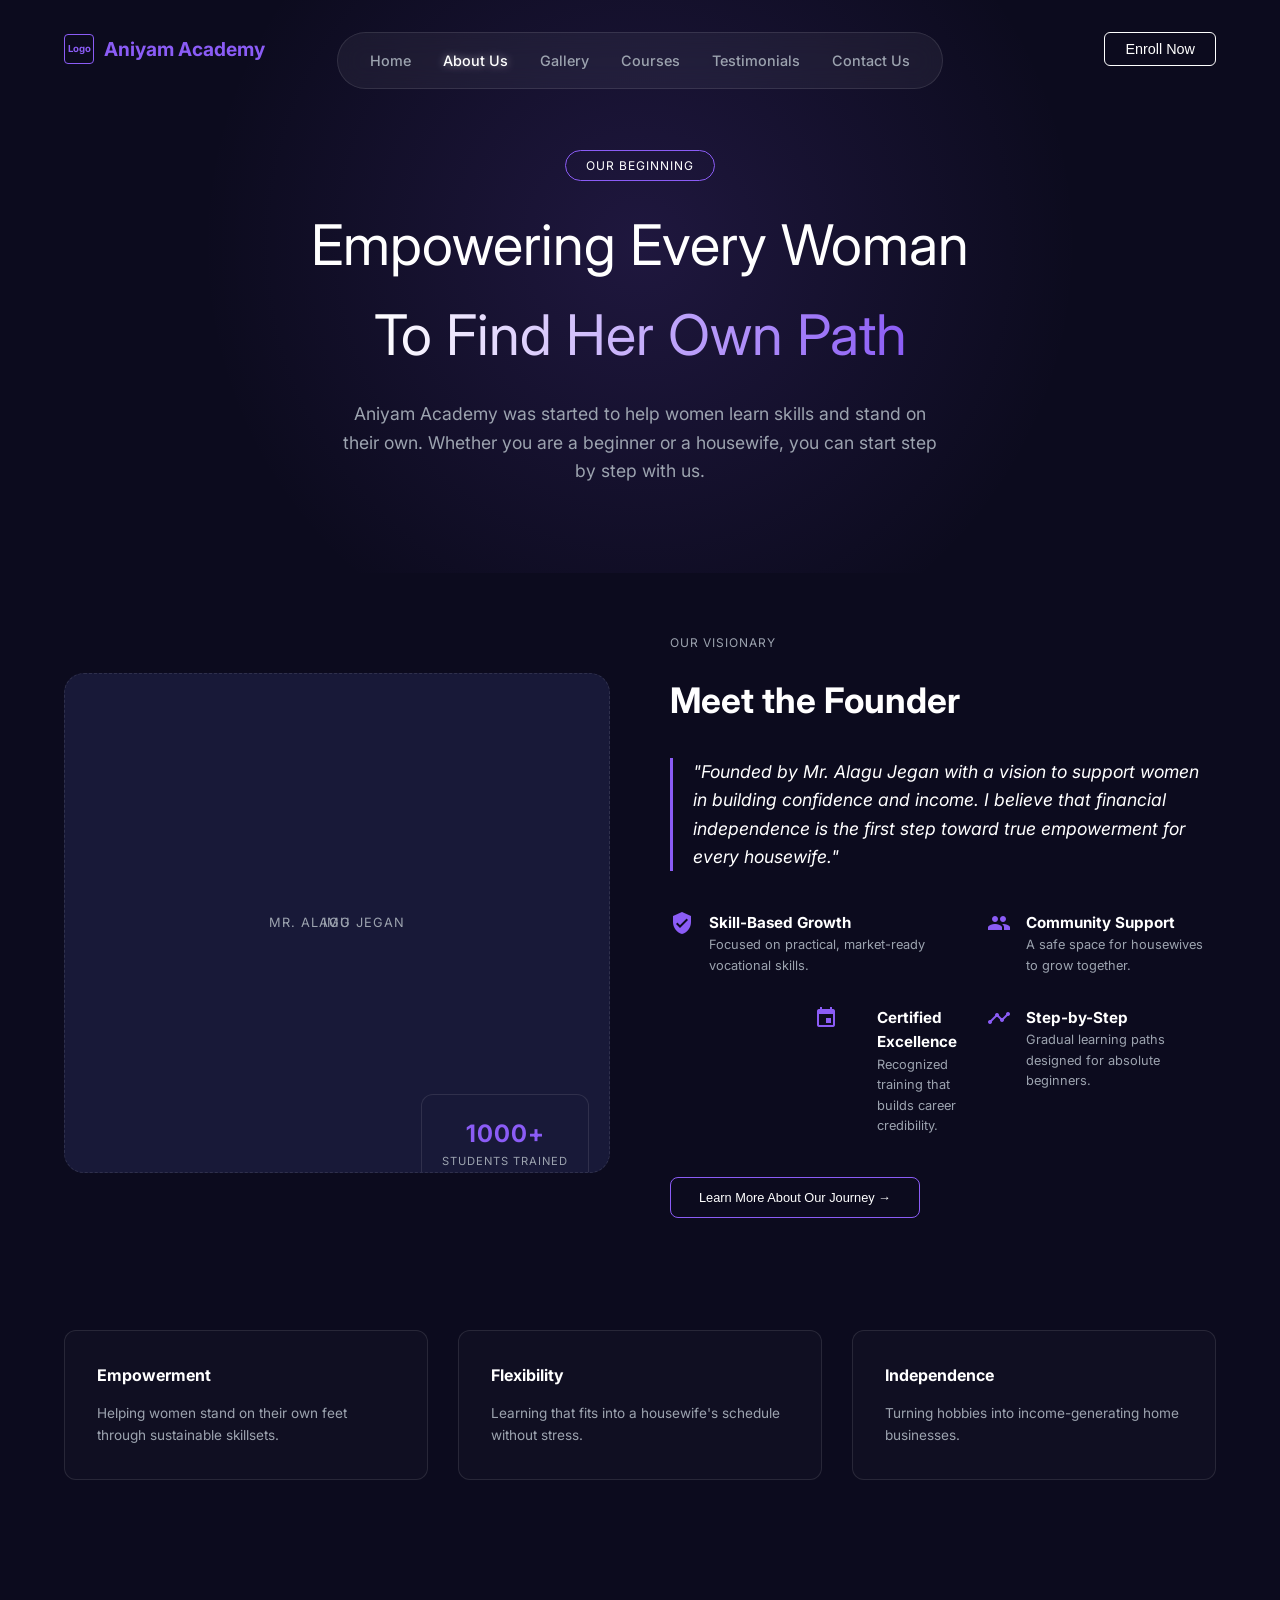
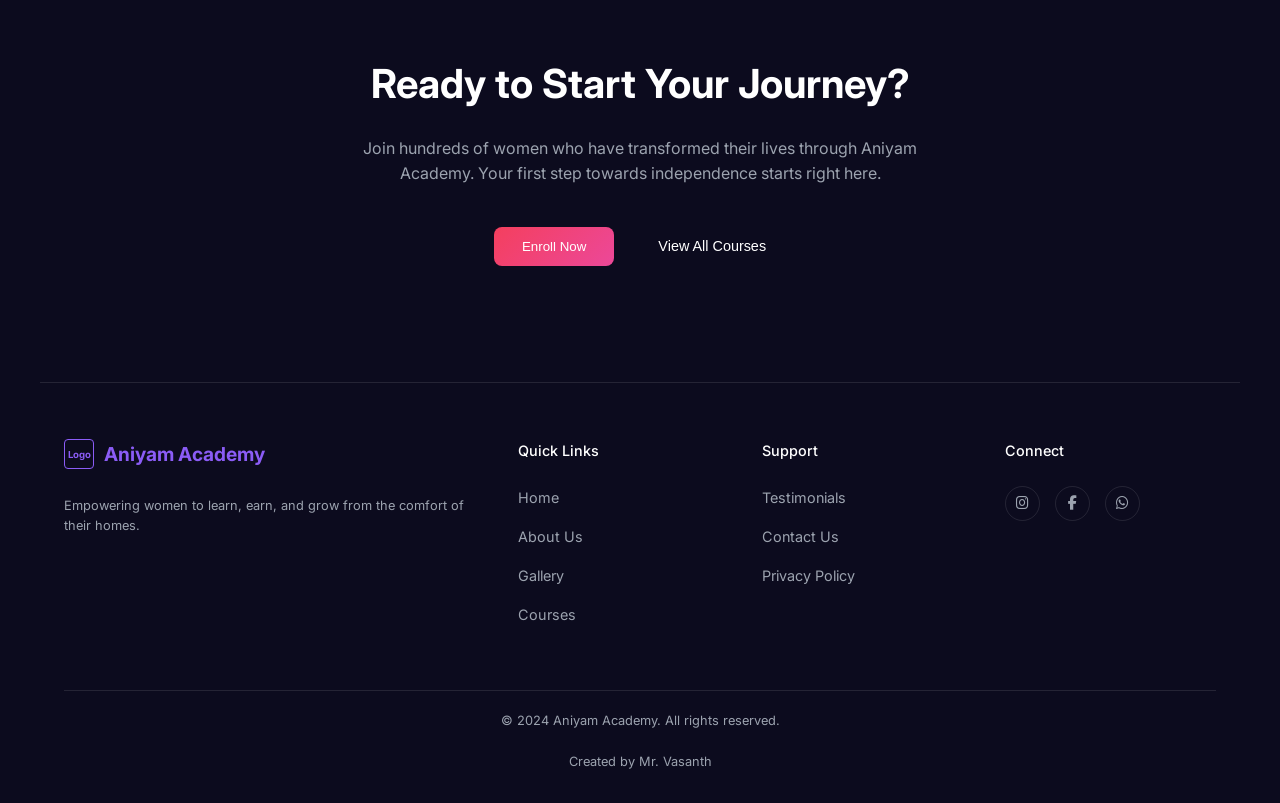
==== about.html @ f3ceb121 "initial commit" ====
<!DOCTYPE html>
<html lang="en">
<head>
    <meta charset="UTF-8">
    <meta name="viewport" content="width=device-width, initial-scale=1.0">
    <title>About Us - Aniyam Academy</title>
    <link rel="stylesheet" href="style.css">
    <link href="https://fonts.googleapis.com/icon?family=Material+Icons" rel="stylesheet">
    <style>
        .founder-section {
            display: grid;
            grid-template-columns: 1fr 1fr;
            gap: 60px;
            align-items: center;
        }
        .founder-img {
            height: 500px;
            border-radius: 20px;
        }
        .founder-quote {
            font-style: italic;
            font-size: 1.1rem;
            color: var(--text-main);
            border-left: 3px solid var(--accent-purple);
            padding-left: 20px;
            margin-bottom: 40px;
        }
        .features-grid {
            display: grid;
            grid-template-columns: 1fr 1fr;
            gap: 30px;
            margin-bottom: 40px;
        }
        .feature-item {
            display: flex;
            gap: 15px;
        }
        .feature-icon {
            color: var(--accent-purple);
        }
        .values-grid {
            display: grid;
            grid-template-columns: repeat(3, 1fr);
            gap: 30px;
        }
        
        @media (max-width: 900px) {
            .founder-section { grid-template-columns: 1fr; }
            .values-grid { grid-template-columns: 1fr; }
        }
    </style>
</head>
<body>

    <!-- Header Architecture -->
    <header class="global-header">
        <div class="logo-placeholder">
            <div class="logo-icon-box">Logo</div>
            <span>Aniyam Academy</span>
        </div>
        <button class="header-btn">Enroll Now</button>
    </header>

    <nav class="floating-nav">
        <a href="index.html" class="nav-link">Home</a>
        <a href="about.html" class="nav-link">About Us</a>
        <a href="gallery.html" class="nav-link">Gallery</a>
        <a href="courses.html" class="nav-link">Courses</a>
        <a href="testimonials.html" class="nav-link">Testimonials</a>
        <a href="contact.html" class="nav-link">Contact Us</a>
    </nav>

    <!-- Hero Section -->
    <section class="hero-bg px-container" style="padding-top: 150px; text-align: center;">
        <div class="container reveal">
            <span class="section-tag" style="padding: 5px 20px;">Our Beginning</span>
            <h1 class="hero-title" style="margin-bottom: 20px;">Empowering Every Woman<br><span class="text-gradient">To Find Her Own Path</span></h1>
            <p class="hero-subtitle">Aniyam Academy was started to help women learn skills and stand on their own. Whether you are a beginner or a housewife, you can start step by step with us.</p>
        </div>
    </section>

    <!-- Meet Founder -->
    <section class="container reveal">
        <div class="founder-section">
            <div class="img-placeholder founder-img">
                MR. ALAGU JEGAN
                <div class="card" style="position: absolute; bottom: -20px; right: 20px; padding: 20px; text-align: center; border-color: rgba(255,255,255,0.1);">
                    <h3 style="color: var(--accent-purple); font-size: 1.5rem;">1000+</h3>
                    <p style="font-size: 0.7rem; color: var(--text-muted);">STUDENTS TRAINED</p>
                </div>
            </div>
            <div>
                <span class="section-tag" style="border: none; color: var(--text-muted); padding: 0;">OUR VISIONARY</span>
                <h2 style="font-size: 2.2rem; margin-bottom: 30px;">Meet the Founder</h2>
                
                <p class="founder-quote">"Founded by Mr. Alagu Jegan with a vision to support women in building confidence and income. I believe that financial independence is the first step toward true empowerment for every housewife."</p>

                <div class="features-grid">
                    <div class="feature-item">
                        <span class="material-icons feature-icon">verified_user</span>
                        <div>
                            <h4 style="font-size: 0.95rem;">Skill-Based Growth</h4>
                            <p style="font-size: 0.8rem; color: var(--text-muted);">Focused on practical, market-ready vocational skills.</p>
                        </div>
                    </div>
                    <div class="feature-item">
                        <span class="material-icons feature-icon">group</span>
                        <div>
                            <h4 style="font-size: 0.95rem;">Community Support</h4>
                            <p style="font-size: 0.8rem; color: var(--text-muted);">A safe space for housewives to grow together.</p>
                        </div>
                    </div>
                    <div class="feature-item">
                        <span class="material-icons feature-icon">emoji_events</span>
                        <div>
                            <h4 style="font-size: 0.95rem;">Certified Excellence</h4>
                            <p style="font-size: 0.8rem; color: var(--text-muted);">Recognized training that builds career credibility.</p>
                        </div>
                    </div>
                    <div class="feature-item">
                        <span class="material-icons feature-icon">timeline</span>
                        <div>
                            <h4 style="font-size: 0.95rem;">Step-by-Step</h4>
                            <p style="font-size: 0.8rem; color: var(--text-muted);">Gradual learning paths designed for absolute beginners.</p>
                        </div>
                    </div>
                </div>

                <button class="btn-secondary" style="font-size: 0.8rem;">Learn More About Our Journey &rarr;</button>
            </div>
        </div>
    </section>

    <!-- Values -->
    <section class="container reveal">
        <div class="values-grid">
            <div class="card" style="background: rgba(255,255,255,0.02); display: flex; flex-direction: column; gap: 15px;">
                <h4>Empowerment</h4>
                <p style="font-size: 0.85rem; color: var(--text-muted);">Helping women stand on their own feet through sustainable skillsets.</p>
            </div>
            <div class="card" style="background: rgba(255,255,255,0.02); display: flex; flex-direction: column; gap: 15px;">
                <h4>Flexibility</h4>
                <p style="font-size: 0.85rem; color: var(--text-muted);">Learning that fits into a housewife's schedule without stress.</p>
            </div>
            <div class="card" style="background: rgba(255,255,255,0.02); display: flex; flex-direction: column; gap: 15px;">
                <h4>Independence</h4>
                <p style="font-size: 0.85rem; color: var(--text-muted);">Turning hobbies into income-generating home businesses.</p>
            </div>
        </div>
    </section>

    <!-- CTA Section -->
    <section class="container reveal">
        <div style="text-align: center; padding: 60px 0;">
            <h2 style="font-size: 2.5rem; margin-bottom: 20px;">Ready to Start Your Journey?</h2>
            <p style="color: var(--text-muted); max-width: 600px; margin: 0 auto 40px;">Join hundreds of women who have transformed their lives through Aniyam Academy. Your first step towards independence starts right here.</p>
            <div class="flex-center">
                <button class="btn-primary">Enroll Now</button>
                <button class="header-btn" style="border: none;">View All Courses</button>
            </div>
        </div>
    </section>

    <!-- Footer -->
    <footer class="container">
        <!-- Exactly the same footer as index -->
        <div class="footer-grid">
            <div class="footer-logo">
                <div class="logo-placeholder" style="color: var(--accent-purple);">
                    <div class="logo-icon-box" style="border-color: var(--accent-purple);">Logo</div>
                    <span>Aniyam Academy</span>
                </div>
                <p style="color: var(--text-muted); font-size: 0.8rem; margin-top: 10px;">Empowering women to learn, earn, and grow from the comfort of their homes.</p>
            </div>
            <div class="footer-col">
                <h4>Quick Links</h4>
                <ul>
                    <li><a href="index.html">Home</a></li>
                    <li><a href="about.html">About Us</a></li>
                    <li><a href="gallery.html">Gallery</a></li>
                    <li><a href="courses.html">Courses</a></li>
                </ul>
            </div>
            <div class="footer-col">
                <h4>Support</h4>
                <ul>
                    <li><a href="testimonials.html">Testimonials</a></li>
                    <li><a href="contact.html">Contact Us</a></li>
                    <li><a href="#">Privacy Policy</a></li>
                </ul>
            </div>
            <div class="footer-col">
                <h4>Connect</h4>
                <div class="social-icons">
                    <a href="#" class="social-icon"><span class="material-icons" style="font-size: 1rem;">camera_alt</span></a>
                    <a href="#" class="social-icon"><span class="material-icons" style="font-size: 1rem;">play_arrow</span></a>
                    <a href="#" class="social-icon"><span class="material-icons" style="font-size: 1rem;">thumb_up</span></a>
                </div>
            </div>
        </div>
        <div class="footer-bottom">
            &copy; 2024 Aniyam Academy. All rights reserved. <br><br>
            Created by Mr. Vasanth
        </div>
    </footer>

    <script src="script.js"></script>
</body>
</html>
---- style.css ----
@import url('https://fonts.googleapis.com/css2?family=Inter:wght@300;400;500;600;700&display=swap');

:root {
  --bg-color: #0c0b1e;
  --bg-card: #181938;
  --text-main: #ffffff;
  --text-muted: #9ca3af;
  --accent-pink: #ec4899;
  --accent-purple: #8b5cf6;
  --glass-bg: rgba(255, 255, 255, 0.05);
  --glass-border: rgba(255, 255, 255, 0.1);
}

* {
  margin: 0;
  padding: 0;
  box-sizing: border-box;
}

body {
  font-family: 'Inter', sans-serif;
  background-color: var(--bg-color);
  color: var(--text-main);
  line-height: 1.6;
  overflow-x: hidden;
}

a {
  text-decoration: none;
  color: inherit;
  transition: all 0.3s ease;
}

/* --- Layout Defaults --- */
.container {
  width: 100%;
  max-width: 1200px;
  margin: 0 auto;
  padding-left: 24px;
  padding-right: 24px;
}

section {
  padding: 56px 0;
}

/* --- Global Header (Logo & Enroll Button) --- */
.global-header {
  position: absolute;
  top: 0;
  left: 0;
  right: 0;
  width: 100%;
  max-width: 1200px;
  margin: 0 auto;
  padding: 32px 24px;
  display: flex;
  justify-content: space-between;
  align-items: center;
  z-index: 100;
  pointer-events: none; /* Let clicks pass through empty space */
}

.logo-placeholder {
  pointer-events: auto;
  display: flex;
  align-items: center;
  gap: 10px;
  font-weight: 700;
  font-size: 1.2rem;
  color: var(--accent-purple);
}

.logo-icon-box {
  width: 30px;
  height: 30px;
  border: 1px solid var(--accent-purple);
  display: flex;
  align-items: center;
  justify-content: center;
  font-size: 0.6rem;
  border-radius: 4px;
}

.header-btn {
  pointer-events: auto;
  border: 1px solid #ffffff; /* Make button more visible with clear white border */
  padding: 8px 20px;
  border-radius: 6px;
  font-size: 0.9rem;
  cursor: pointer;
  background: transparent;
  color: var(--text-main);
  transition: all 0.3s ease;
}

.header-btn:hover {
  background: rgba(255, 255, 255, 0.1);
  transform: scale(1.05);
  box-shadow: 0 0 15px rgba(255, 255, 255, 0.6); /* White glow effect */
}

/* --- Floating Navbar & Hamburger --- */
.hamburger-btn { display: none; }
.floating-nav {
  position: fixed;
  top: 32px;
  left: 50%;
  transform: translateX(-50%);
  background: var(--glass-bg);
  backdrop-filter: blur(12px);
  -webkit-backdrop-filter: blur(12px);
  border: 1px solid var(--glass-border);
  padding: 16px 32px;
  border-radius: 50px;
  display: flex;
  gap: 32px;
  z-index: 1000;
}

.nav-link {
  font-size: 0.9rem;
  font-weight: 500;
  color: var(--text-muted);
}

.nav-link:hover, .nav-link.active {
  color: var(--text-main);
  text-shadow: 0 0 8px rgba(255, 255, 255, 0.5);
}

/* --- Typography --- */
.hero-title {
  font-size: 3.5rem;
  font-weight: 400;
  text-align: center;
  margin-bottom: 32px;
}

.hero-subtitle {
  font-size: 1.1rem;
  color: var(--text-muted);
  text-align: center;
  max-width: 600px;
  margin: 0 auto 32px;
}

.section-tag {
  display: inline-block;
  padding: 5px 15px;
  background: transparent;
  border: 1px solid var(--accent-purple);
  color: var(--text-main);
  font-size: 0.75rem;
  border-radius: 20px;
  margin-bottom: 20px;
  text-transform: uppercase;
  letter-spacing: 1px;
}

.text-gradient {
  background: linear-gradient(to right, var(--text-main), var(--accent-purple));
  -webkit-background-clip: text;
  -webkit-text-fill-color: transparent;
}

.text-gradient-pink {
  background: linear-gradient(to right, var(--text-main), var(--accent-pink));
  -webkit-background-clip: text;
  -webkit-text-fill-color: transparent;
}

/* --- Buttons --- */
.btn-primary {
  background: linear-gradient(135deg, #f43f5e, #ec4899);
  color: white;
  padding: 12px 28px;
  border-radius: 8px;
  border: none;
  font-weight: 500;
  cursor: pointer;
  display: inline-block;
  transition: all 0.3s ease;
}

.btn-primary:hover {
  transform: translateY(-2px) scale(1.02);
  box-shadow: 0 10px 20px rgba(236, 72, 153, 0.3);
}

.btn-secondary {
  background: transparent;
  color: white;
  padding: 12px 28px;
  border-radius: 8px;
  border: 1px solid var(--accent-purple);
  font-weight: 500;
  cursor: pointer;
  display: inline-block;
  transition: all 0.3s ease;
}

.btn-secondary:hover {
  background: rgba(139, 92, 246, 0.1);
  transform: translateY(-2px);
}

/* --- Custom Image Placeholders --- */
.img-placeholder {
  background: var(--bg-card);
  border: 1px dashed var(--glass-border);
  display: flex;
  align-items: center;
  justify-content: center;
  color: var(--text-muted);
  font-size: 0.8rem;
  text-transform: uppercase;
  letter-spacing: 1px;
  border-radius: 12px;
  overflow: hidden;
  position: relative;
}

.img-placeholder::after {
  content: "img";
  position: absolute;
}

/* --- Utilities & Specific Components --- */
.flex-center {
  display: flex;
  justify-content: center;
  align-items: center;
  gap: 24px;
}

.card {
  background: var(--bg-card);
  border: 1px solid var(--glass-border);
  border-radius: 12px;
  padding: 32px;
  transition: all 0.3s ease;
}

.card:hover {
  transform: translateY(-5px);
  box-shadow: 0 16px 32px rgba(0, 0, 0, 0.3);
  border-color: rgba(255, 255, 255, 0.2);
}

.stats-container {
  display: flex;
  justify-content: center;
  gap: 64px;
  margin-top: 48px;
  text-align: center;
}

.stat-number {
  font-size: 2.5rem;
  font-weight: 500;
  color: var(--text-main);
  display: block;
}

.stat-label {
  font-size: 0.8rem;
  color: var(--text-muted);
  text-transform: uppercase;
  letter-spacing: 1px;
}

/* --- Hero Background Gradient --- */
.hero-bg {
  position: relative;
  overflow: hidden;
}

.hero-bg::before {
  content: '';
  position: absolute;
  top: -20%;
  left: 50%;
  transform: translateX(-50%);
  width: 80%;
  height: 80vh;
  background: radial-gradient(circle, rgba(139, 92, 246, 0.15) 0%, rgba(12, 11, 30, 0) 70%);
  z-index: -1;
}

/* --- CTA Banner Footer --- */
.cta-banner {
  background: linear-gradient(135deg, rgba(88, 28, 135, 1) 0%, rgba(157, 23, 77, 1) 100%);
  padding: 80px 0;
  text-align: center;
  border-radius: 20px;
  margin: 60px 0;
}

.cta-banner h2 {
  font-size: 2.5rem;
  font-weight: 400;
  margin-bottom: 15px;
}

.cta-banner p {
  margin-bottom: 30px;
  color: rgba(255, 255, 255, 0.8);
}

/* --- Footer --- */
footer {
  margin-top: 56px;
  border-top: 1px solid var(--glass-border);
  padding: 56px 0 30px;
  font-size: 0.9rem;
}

.footer-grid {
  display: grid;
  grid-template-columns: 2fr 1fr 1fr 1fr;
  gap: 32px;
  margin-bottom: 48px;
}

.footer-logo {
  display: flex;
  flex-direction: column;
  gap: 16px;
}

.footer-col h4 {
  font-weight: 500;
  margin-bottom: 24px;
  color: var(--text-main);
}

.footer-col ul {
  list-style: none;
}

.footer-col ul li {
  margin-bottom: 16px;
}

.footer-col ul li a {
  color: var(--text-muted);
}

.footer-col ul li a:hover {
  color: var(--text-main);
}

.social-icons {
  display: flex;
  gap: 15px;
}

.social-icon {
  width: 35px;
  height: 35px;
  border-radius: 50%;
  border: 1px solid var(--glass-border);
  display: flex;
  align-items: center;
  justify-content: center;
  color: var(--text-muted);
  transition: all 0.3s;
}

.social-icon:hover {
  background: var(--accent-purple);
  color: white;
  border-color: var(--accent-purple);
}

.footer-bottom {
  text-align: center;
  padding-top: 20px;
  border-top: 1px solid var(--glass-border);
  color: var(--text-muted);
  font-size: 0.8rem;
}

/* --- Animations --- */
.reveal {
  opacity: 0;
  transform: translateY(30px);
  transition: all 0.8s ease;
}

.reveal.active {
  opacity: 1;
  transform: translateY(0);
}

/* Badge specific */
.badge {
  display: inline-flex;
  align-items: center;
  gap: 5px;
  background: var(--bg-color);
  border: 1px solid var(--accent-purple);
  padding: 4px 12px;
  border-radius: 6px;
  font-size: 0.75rem;
  color: var(--accent-purple);
  margin-bottom: 15px;
  font-weight: 500;
}

.badge.fill {
  background: var(--accent-purple);
  color: white;
}

/* Forms */
input, textarea {
  width: 100%;
  padding: 15px;
  background: rgba(0, 0, 0, 0.2);
  border: 1px solid var(--glass-border);
  border-radius: 8px;
  color: white;
  font-family: inherit;
  margin-bottom: 20px;
  transition: all 0.3s;
}

input:focus, textarea:focus {
  outline: none;
  border-color: var(--accent-purple);
  background: rgba(0, 0, 0, 0.4);
}

label {
  display: block;
  font-size: 0.85rem;
  color: var(--text-muted);
  margin-bottom: 8px;
}

/* --- Responsive --- */
@media (max-width: 900px) {
  .hero-title { font-size: 2.5rem; }
  .footer-grid { grid-template-columns: 1fr 1fr; }
  .stats-container { flex-wrap: wrap; gap: 30px; }
}

@media (max-width: 600px) {
  .hero-title { font-size: 2rem; }
  .floating-nav { 
    display: none;
    flex-direction: column;
    top: 90px; 
    bottom: auto; 
    width: calc(100% - 48px); 
    justify-content: center; 
    padding: 24px;
    gap: 20px;
  }
  .floating-nav.open {
    display: flex;
  }
  .nav-link { font-size: 0.8rem; }
  .global-header { padding: 24px; } /* more space top */
  .hamburger-btn { display: block; color: var(--text-main); font-size: 2rem; cursor: pointer; pointer-events: auto; }
  .header-btn { display: none; }
  .footer-grid { grid-template-columns: 1fr; gap: 48px; }
  .cta-banner { padding: 48px 24px; }
  .cta-banner h2 { font-size: 1.8rem; }
  .flex-center { flex-direction: column; gap: 16px; }
}
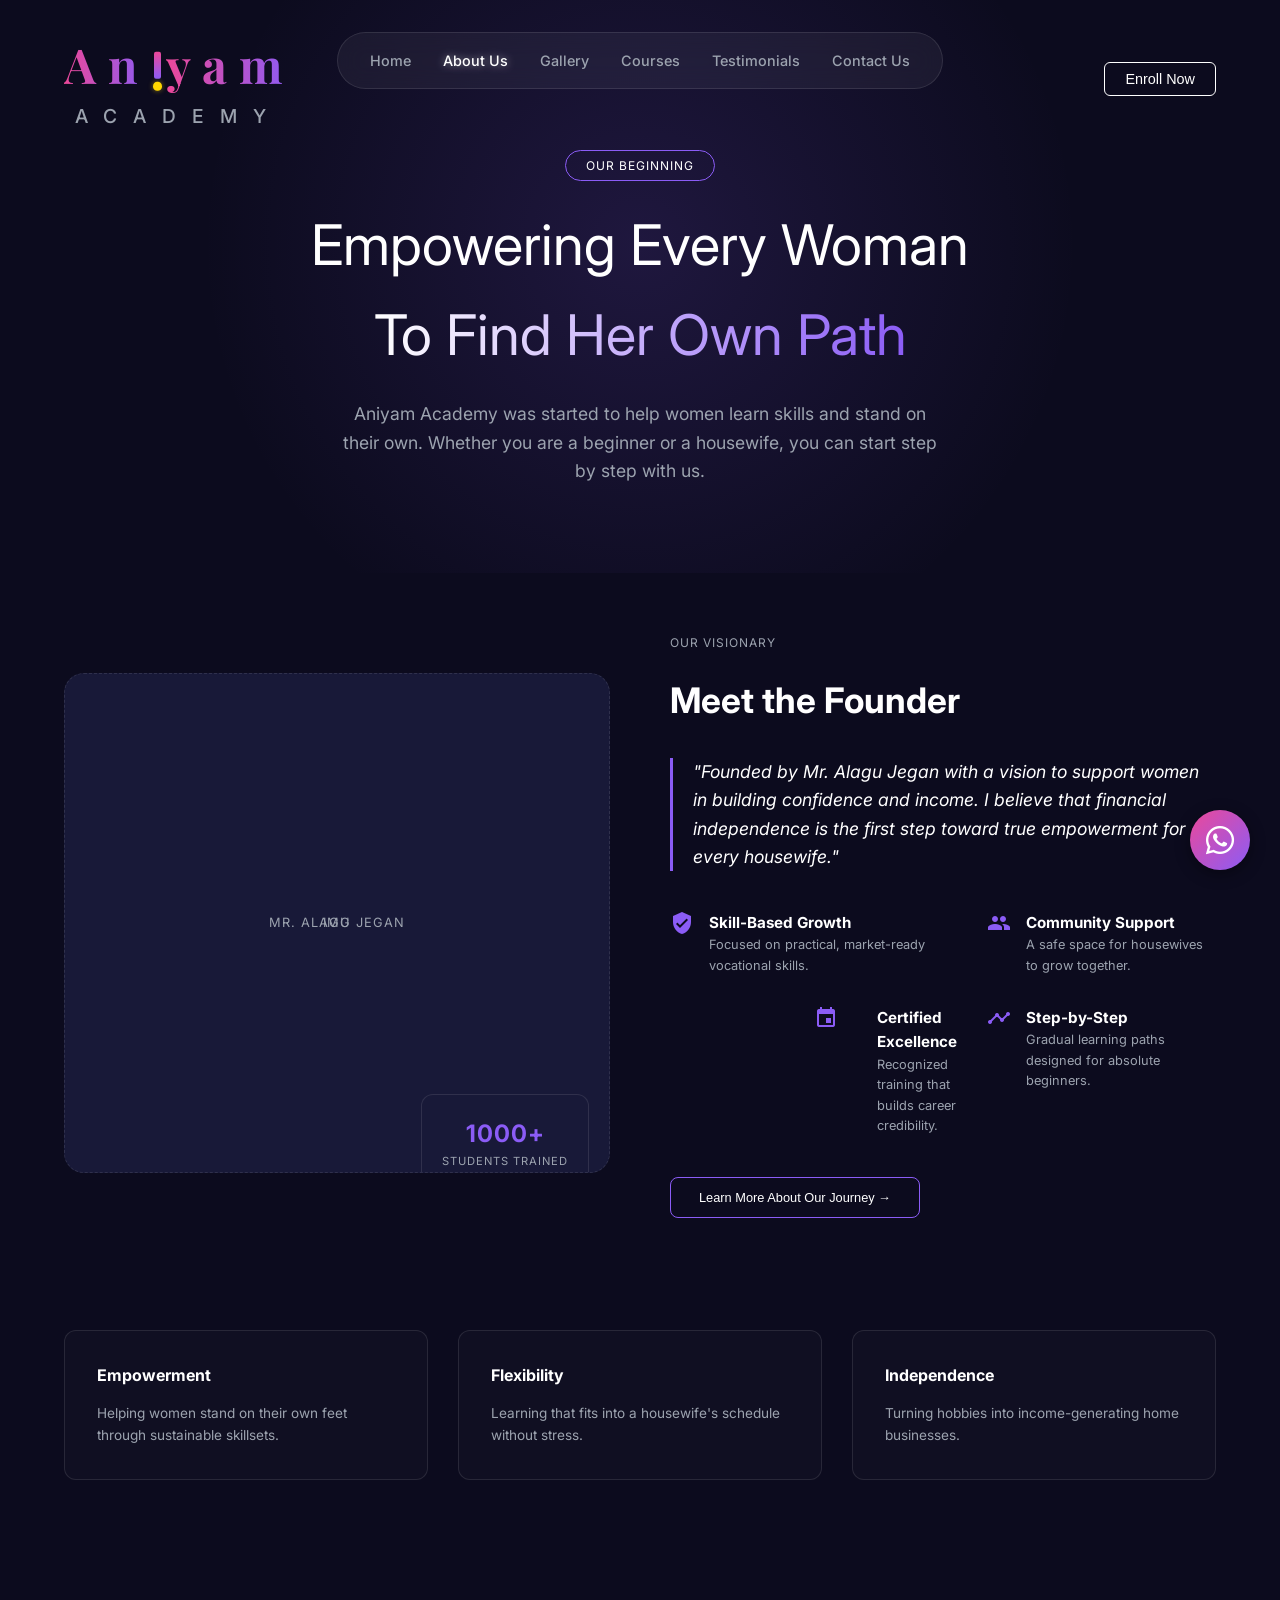
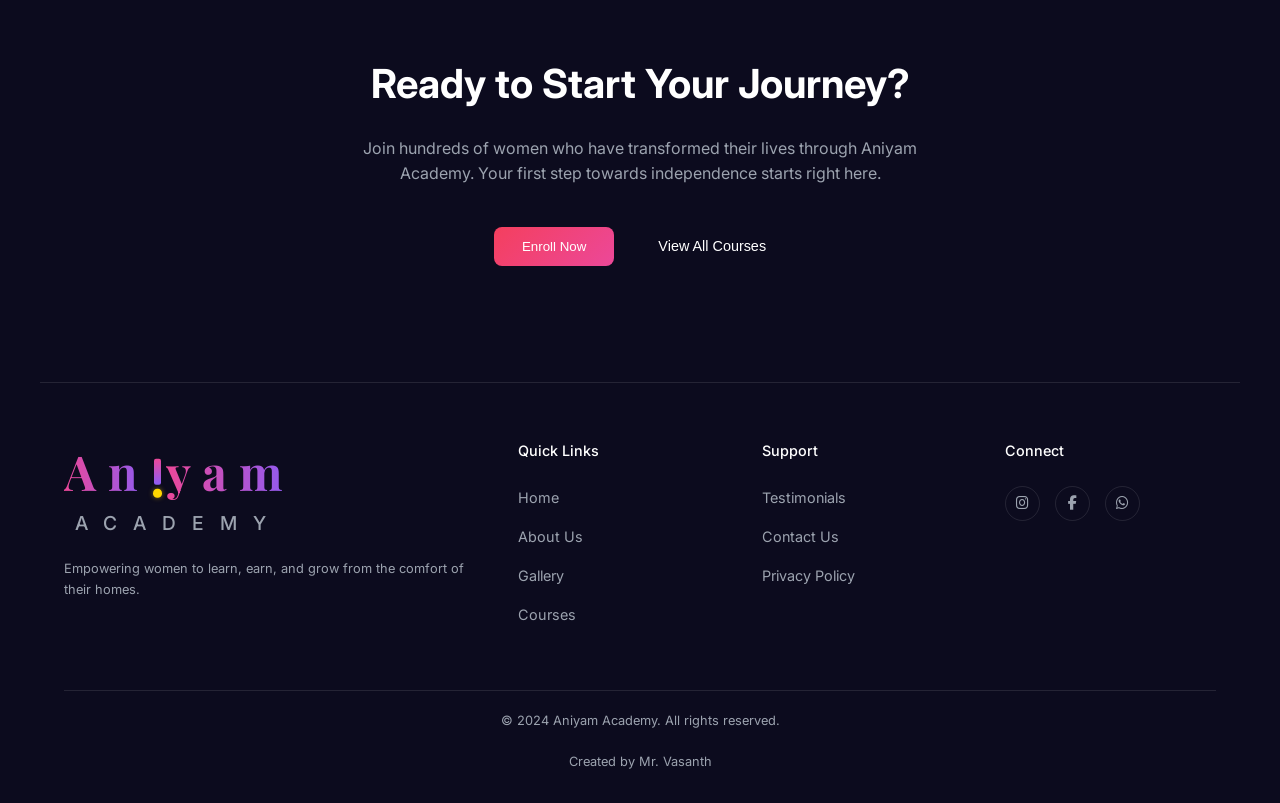
==== commit db770bb0: "logo updated" ====
--- a/about.html
+++ b/about.html
@@ -55,8 +55,17 @@
     <!-- Header Architecture -->
     <header class="global-header">
         <div class="logo-placeholder">
-            <div class="logo-icon-box">Logo</div>
-            <span>Aniyam Academy</span>
+            <div class="custom-logo">
+    <div class="custom-logo-top">
+        <span class="cl-text">An</span>
+        <span class="custom-i-container">
+            <span class="custom-i-stem"></span>
+            <span class="custom-i-dot"></span>
+        </span>
+        <span class="cl-text">yam</span>
+    </div>
+    <div class="custom-logo-bottom">Academy</div>
+</div>
         </div>
         <button class="header-btn">Enroll Now</button>
     </header>
@@ -167,8 +176,17 @@
         <div class="footer-grid">
             <div class="footer-logo">
                 <div class="logo-placeholder" style="color: var(--accent-purple);">
-                    <div class="logo-icon-box" style="border-color: var(--accent-purple);">Logo</div>
-                    <span>Aniyam Academy</span>
+                    <div class="custom-logo">
+    <div class="custom-logo-top">
+        <span class="cl-text">An</span>
+        <span class="custom-i-container">
+            <span class="custom-i-stem"></span>
+            <span class="custom-i-dot"></span>
+        </span>
+        <span class="cl-text">yam</span>
+    </div>
+    <div class="custom-logo-bottom">Academy</div>
+</div>
                 </div>
                 <p style="color: var(--text-muted); font-size: 0.8rem; margin-top: 10px;">Empowering women to learn, earn, and grow from the comfort of their homes.</p>
             </div>
--- a/style.css
+++ b/style.css
@@ -1,4 +1,4 @@
-@import url('https://fonts.googleapis.com/css2?family=Inter:wght@300;400;500;600;700&display=swap');
+@import url('https://fonts.googleapis.com/css2?family=Inter:wght@300;400;500;600;700&family=Playfair+Display:ital,wght@0,400;0,700;1,400&display=swap');
 
 :root {
   --bg-color: #0c0b1e;
@@ -450,19 +450,25 @@
 @media (max-width: 600px) {
   .hero-title { font-size: 2rem; }
   .floating-nav { 
-    display: none;
+    display: flex;
     flex-direction: column;
     top: 90px; 
     bottom: auto; 
     width: calc(100% - 48px); 
     justify-content: center; 
     padding: 24px;
-    gap: 20px;
+    gap: 30px;
+    opacity: 0;
+    visibility: hidden;
+    transform: translateY(-20px);
+    transition: all 0.4s ease;
   }
   .floating-nav.open {
-    display: flex;
+    opacity: 1;
+    visibility: visible;
+    transform: translateY(0);
   }
-  .nav-link { font-size: 0.8rem; }
+  .nav-link { font-size: 1.2rem; display: block; text-align: center; }
   .global-header { padding: 24px; } /* more space top */
   .hamburger-btn { display: block; color: var(--text-main); font-size: 2rem; cursor: pointer; pointer-events: auto; }
   .header-btn { display: none; }
@@ -471,3 +477,74 @@
   .cta-banner h2 { font-size: 1.8rem; }
   .flex-center { flex-direction: column; gap: 16px; }
 }
+
+/* --- Custom Text Logo --- */
+.custom-logo {
+  display: flex;
+  flex-direction: column;
+  align-items: center;
+  line-height: 1;
+}
+.custom-logo-top {
+  font-family: 'Playfair Display', serif;
+  font-size: 3rem;
+  font-weight: 700;
+  display: flex;
+  align-items: center;
+  letter-spacing: 12px;
+}
+.cl-text {
+  background: linear-gradient(to right, var(--accent-pink), var(--accent-purple));
+  -webkit-background-clip: text;
+  -webkit-text-fill-color: transparent;
+  color: transparent;
+  padding-bottom: 0.15em;
+  line-height: normal;
+}
+.custom-i-container {
+  display: inline-flex;
+  flex-direction: column;
+  align-items: center;
+  justify-content: center;
+  height: 1em;
+  margin: 0 4px;
+  transform: translateY(0.08em);
+}
+.custom-i-stem {
+  width: 0.15em;
+  height: 0.55em;
+  background: linear-gradient(to bottom, var(--accent-pink), var(--accent-purple));
+  border-radius: 2px;
+}
+.custom-i-dot {
+  width: 0.18em;
+  height: 0.18em;
+  background-color: #ffd700;
+  border-radius: 50%;
+  margin-top: 0.08em;
+  box-shadow: 0 0 5px rgba(255, 215, 0, 0.5);
+}
+.custom-logo-bottom {
+  font-family: 'Inter', sans-serif;
+  font-size: 1.2rem;
+  font-weight: 500;
+  color: var(--text-muted);
+  letter-spacing: 16px;
+  text-transform: uppercase;
+  margin-top: 4px;
+}
+
+@media (max-width: 600px) {
+  .custom-logo-top {
+    font-size: 1.8rem;
+    letter-spacing: 8px;
+  }
+  .custom-logo-bottom {
+    font-size: 0.8rem;
+    letter-spacing: 10px;
+  }
+  .custom-i-container {
+    margin: 0 2px;
+  }
+}
+
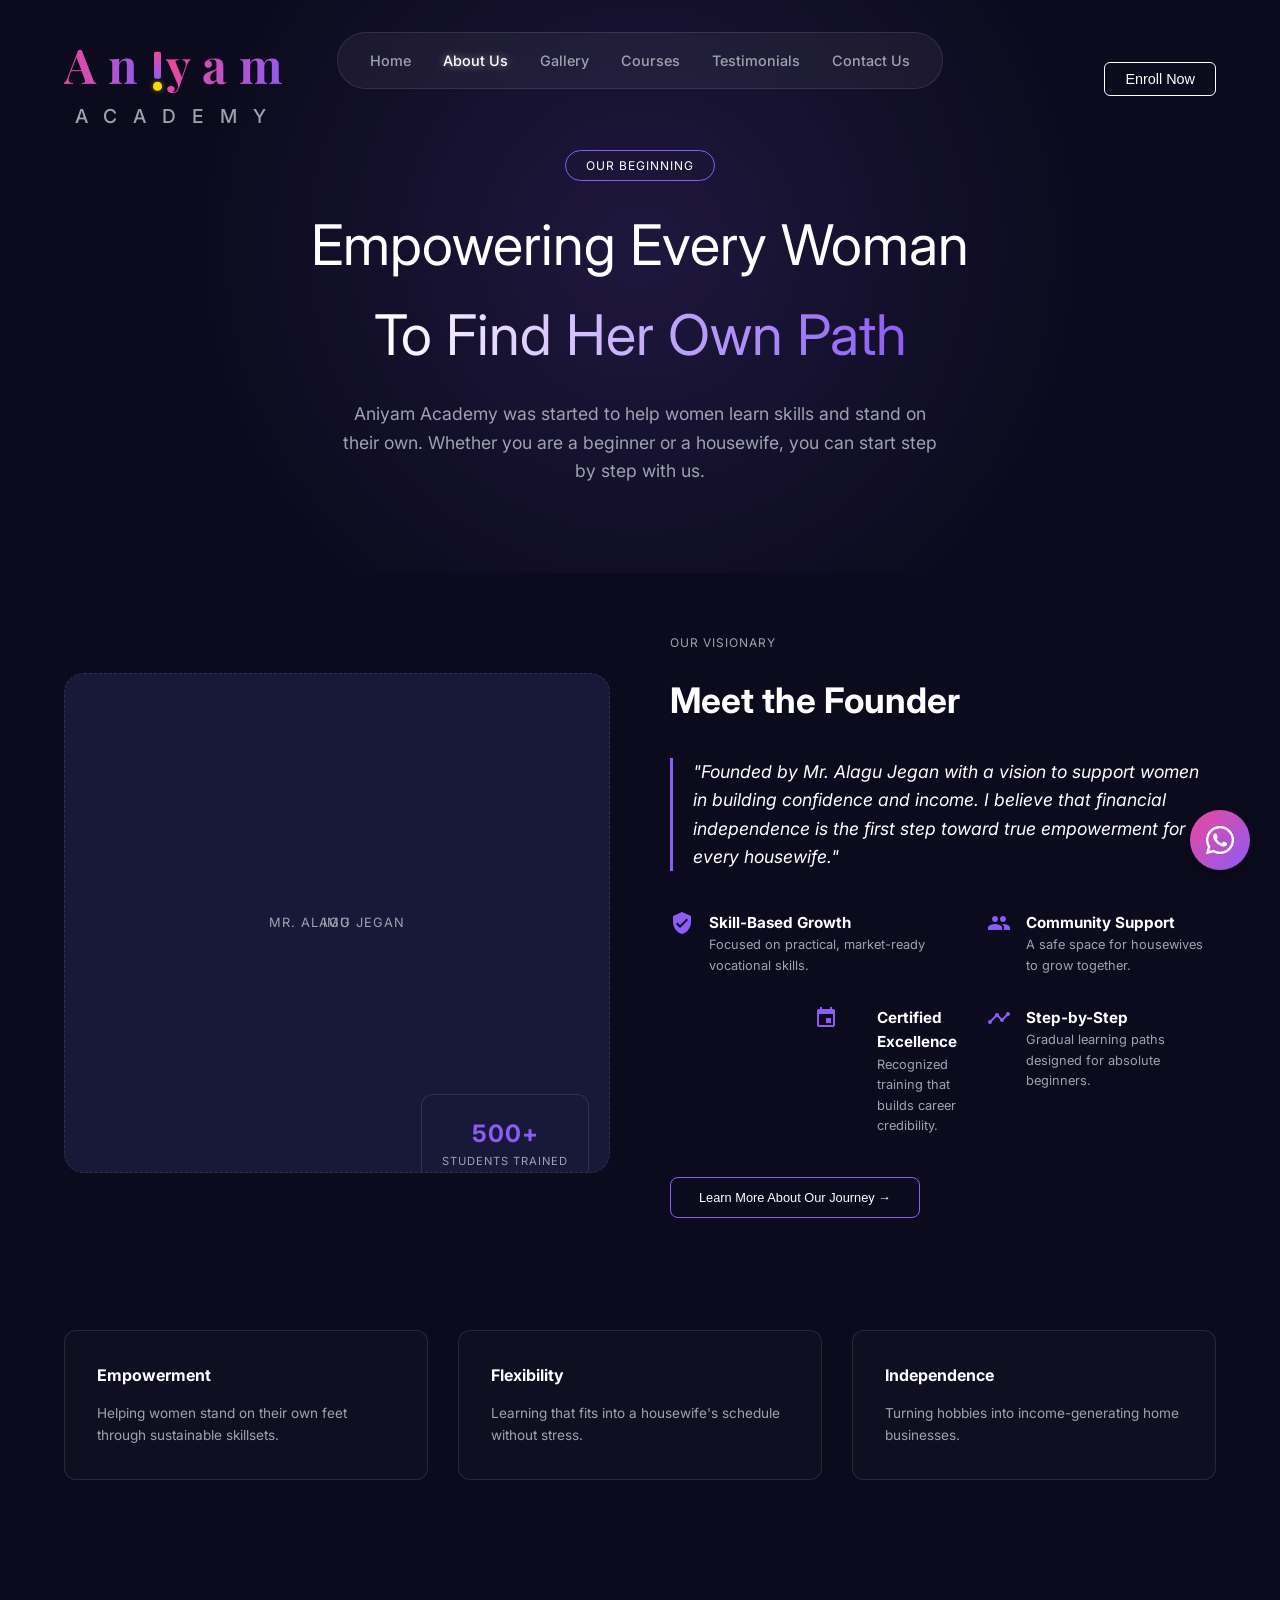
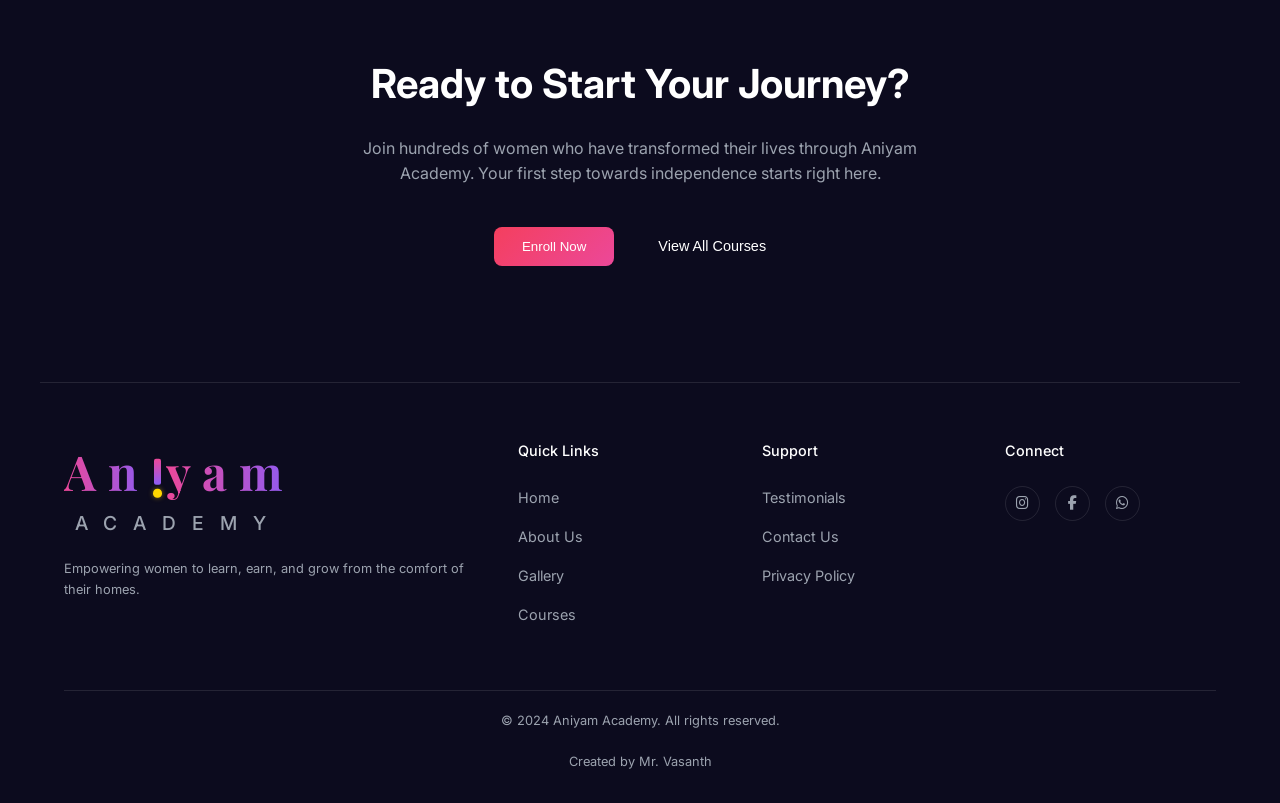
==== commit 6a1725bf: "gallery updated" ====
--- a/about.html
+++ b/about.html
@@ -94,7 +94,7 @@
             <div class="img-placeholder founder-img">
                 MR. ALAGU JEGAN
                 <div class="card" style="position: absolute; bottom: -20px; right: 20px; padding: 20px; text-align: center; border-color: rgba(255,255,255,0.1);">
-                    <h3 style="color: var(--accent-purple); font-size: 1.5rem;">1000+</h3>
+                    <h3 style="color: var(--accent-purple); font-size: 1.5rem;">500+</h3>
                     <p style="font-size: 0.7rem; color: var(--text-muted);">STUDENTS TRAINED</p>
                 </div>
             </div>
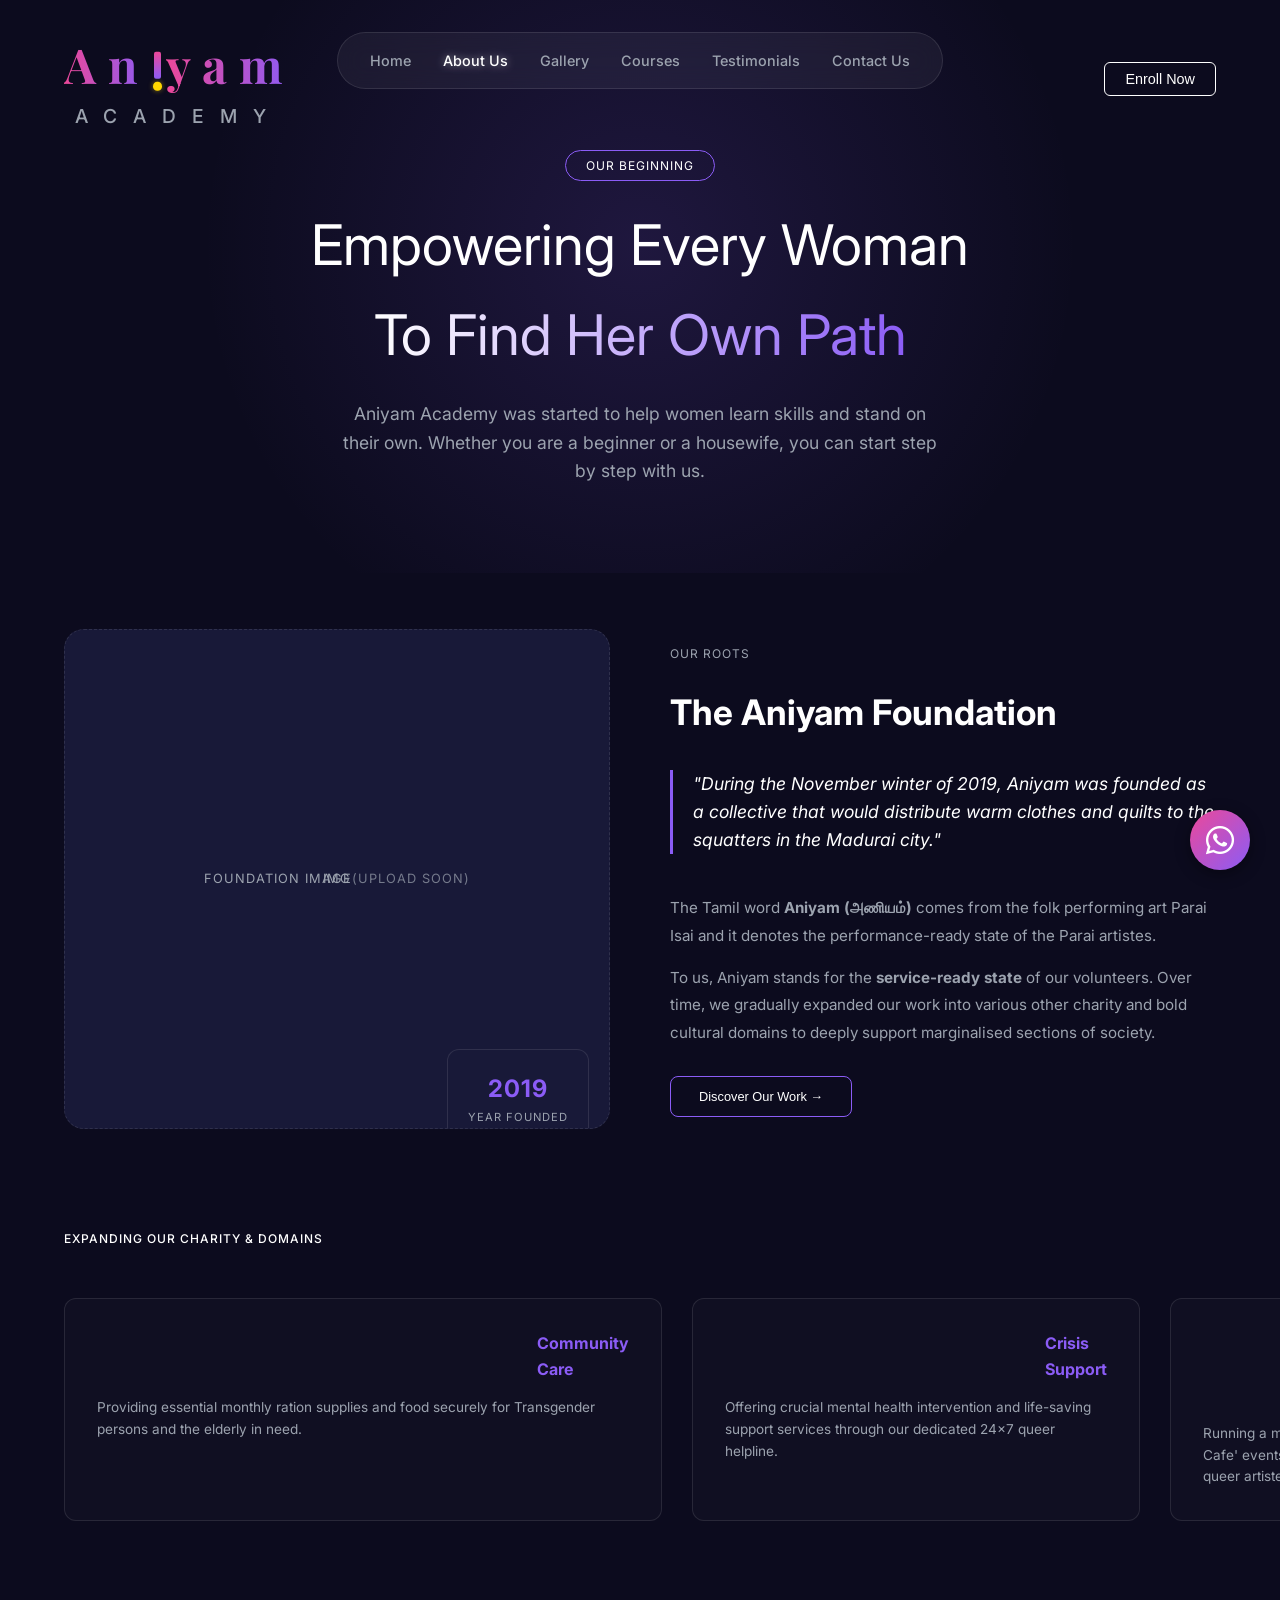
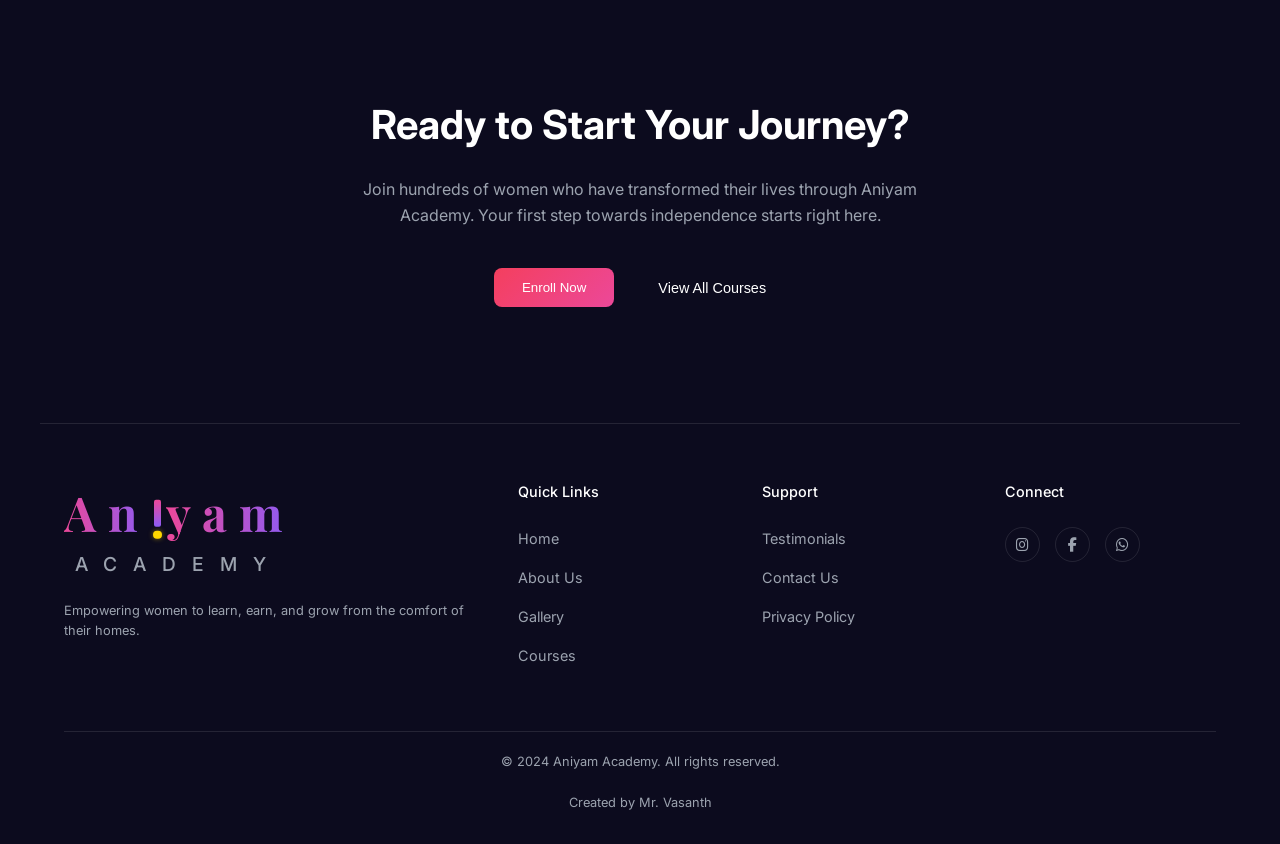
==== commit 1da5596a: "added images" ====
--- a/about.html
+++ b/about.html
@@ -88,72 +88,51 @@
         </div>
     </section>
 
-    <!-- Meet Founder -->
+    <!-- Meet The Foundation -->
     <section class="container reveal">
         <div class="founder-section">
-            <div class="img-placeholder founder-img">
-                MR. ALAGU JEGAN
+            <div class="img-placeholder founder-img" id="foundation-image">
+                FOUNDATION IMAGE<br><span style="font-size: 0.8rem; opacity: 0.7;">(Upload Soon)</span>
                 <div class="card" style="position: absolute; bottom: -20px; right: 20px; padding: 20px; text-align: center; border-color: rgba(255,255,255,0.1);">
-                    <h3 style="color: var(--accent-purple); font-size: 1.5rem;">500+</h3>
-                    <p style="font-size: 0.7rem; color: var(--text-muted);">STUDENTS TRAINED</p>
+                    <h3 style="color: var(--accent-purple); font-size: 1.5rem;">2019</h3>
+                    <p style="font-size: 0.7rem; color: var(--text-muted);">YEAR FOUNDED</p>
                 </div>
             </div>
             <div>
-                <span class="section-tag" style="border: none; color: var(--text-muted); padding: 0;">OUR VISIONARY</span>
-                <h2 style="font-size: 2.2rem; margin-bottom: 30px;">Meet the Founder</h2>
+                <span class="section-tag" style="border: none; color: var(--text-muted); padding: 0;">OUR ROOTS</span>
+                <h2 style="font-size: 2.2rem; margin-bottom: 30px;">The Aniyam Foundation</h2>
                 
-                <p class="founder-quote">"Founded by Mr. Alagu Jegan with a vision to support women in building confidence and income. I believe that financial independence is the first step toward true empowerment for every housewife."</p>
-
-                <div class="features-grid">
-                    <div class="feature-item">
-                        <span class="material-icons feature-icon">verified_user</span>
-                        <div>
-                            <h4 style="font-size: 0.95rem;">Skill-Based Growth</h4>
-                            <p style="font-size: 0.8rem; color: var(--text-muted);">Focused on practical, market-ready vocational skills.</p>
-                        </div>
-                    </div>
-                    <div class="feature-item">
-                        <span class="material-icons feature-icon">group</span>
-                        <div>
-                            <h4 style="font-size: 0.95rem;">Community Support</h4>
-                            <p style="font-size: 0.8rem; color: var(--text-muted);">A safe space for housewives to grow together.</p>
-                        </div>
-                    </div>
-                    <div class="feature-item">
-                        <span class="material-icons feature-icon">emoji_events</span>
-                        <div>
-                            <h4 style="font-size: 0.95rem;">Certified Excellence</h4>
-                            <p style="font-size: 0.8rem; color: var(--text-muted);">Recognized training that builds career credibility.</p>
-                        </div>
-                    </div>
-                    <div class="feature-item">
-                        <span class="material-icons feature-icon">timeline</span>
-                        <div>
-                            <h4 style="font-size: 0.95rem;">Step-by-Step</h4>
-                            <p style="font-size: 0.8rem; color: var(--text-muted);">Gradual learning paths designed for absolute beginners.</p>
-                        </div>
-                    </div>
-                </div>
-
-                <button class="btn-secondary" style="font-size: 0.8rem;">Learn More About Our Journey &rarr;</button>
-            </div>
-        </div>
-    </section>
-
-    <!-- Values -->
-    <section class="container reveal">
+                <p class="founder-quote">"During the November winter of 2019, Aniyam was founded as a collective that would distribute warm clothes and quilts to the squatters in the Madurai city."</p>
+
+                <p style="color: var(--text-muted); font-size: 0.95rem; line-height: 1.8; margin-bottom: 15px;">
+                    The Tamil word <strong>Aniyam (அணியம்)</strong> comes from the folk performing art Parai Isai and it denotes the performance-ready state of the Parai artistes.
+                </p>
+                <p style="color: var(--text-muted); font-size: 0.95rem; line-height: 1.8; margin-bottom: 30px;">
+                    To us, Aniyam stands for the <strong>service-ready state</strong> of our volunteers. Over time, we gradually expanded our work into various other charity and bold cultural domains to deeply support marginalised sections of society.
+                </p>
+
+                <button class="btn-secondary" style="font-size: 0.8rem;">Discover Our Work &rarr;</button>
+            </div>
+        </div>
+    </section>
+
+    <!-- Foundation Domains (Replaces Values) -->
+    <section class="container reveal" style="padding-top: 40px;">
+        <div style="margin-bottom: 30px;">
+            <span class="section-tag" style="border: none; color: var(--text-main); font-weight: 500; padding: 0;">EXPANDING OUR CHARITY & DOMAINS</span>
+        </div>
         <div class="values-grid">
             <div class="card" style="background: rgba(255,255,255,0.02); display: flex; flex-direction: column; gap: 15px;">
-                <h4>Empowerment</h4>
-                <p style="font-size: 0.85rem; color: var(--text-muted);">Helping women stand on their own feet through sustainable skillsets.</p>
+                <h4 style="color: var(--accent-purple); display: flex; align-items: center; gap: 8px;"><span class="material-icons">volunteer_activism</span> Community Care</h4>
+                <p style="font-size: 0.85rem; color: var(--text-muted); line-height: 1.6;">Providing essential monthly ration supplies and food securely for Transgender persons and the elderly in need.</p>
             </div>
             <div class="card" style="background: rgba(255,255,255,0.02); display: flex; flex-direction: column; gap: 15px;">
-                <h4>Flexibility</h4>
-                <p style="font-size: 0.85rem; color: var(--text-muted);">Learning that fits into a housewife's schedule without stress.</p>
+                <h4 style="color: var(--accent-purple); display: flex; align-items: center; gap: 8px;"><span class="material-icons">support_agent</span> Crisis Support</h4>
+                <p style="font-size: 0.85rem; color: var(--text-muted); line-height: 1.6;">Offering crucial mental health intervention and life-saving support services through our dedicated 24×7 queer helpline.</p>
             </div>
             <div class="card" style="background: rgba(255,255,255,0.02); display: flex; flex-direction: column; gap: 15px;">
-                <h4>Independence</h4>
-                <p style="font-size: 0.85rem; color: var(--text-muted);">Turning hobbies into income-generating home businesses.</p>
+                <h4 style="color: var(--accent-purple); display: flex; align-items: center; gap: 8px;"><span class="material-icons">auto_stories</span> Culture & Safe Space</h4>
+                <p style="font-size: 0.85rem; color: var(--text-muted); line-height: 1.6;">Running a magazine, publishing house, and 'Queer Cafe' events providing a safe platform for budding queer artistes to showcase talents.</p>
             </div>
         </div>
     </section>
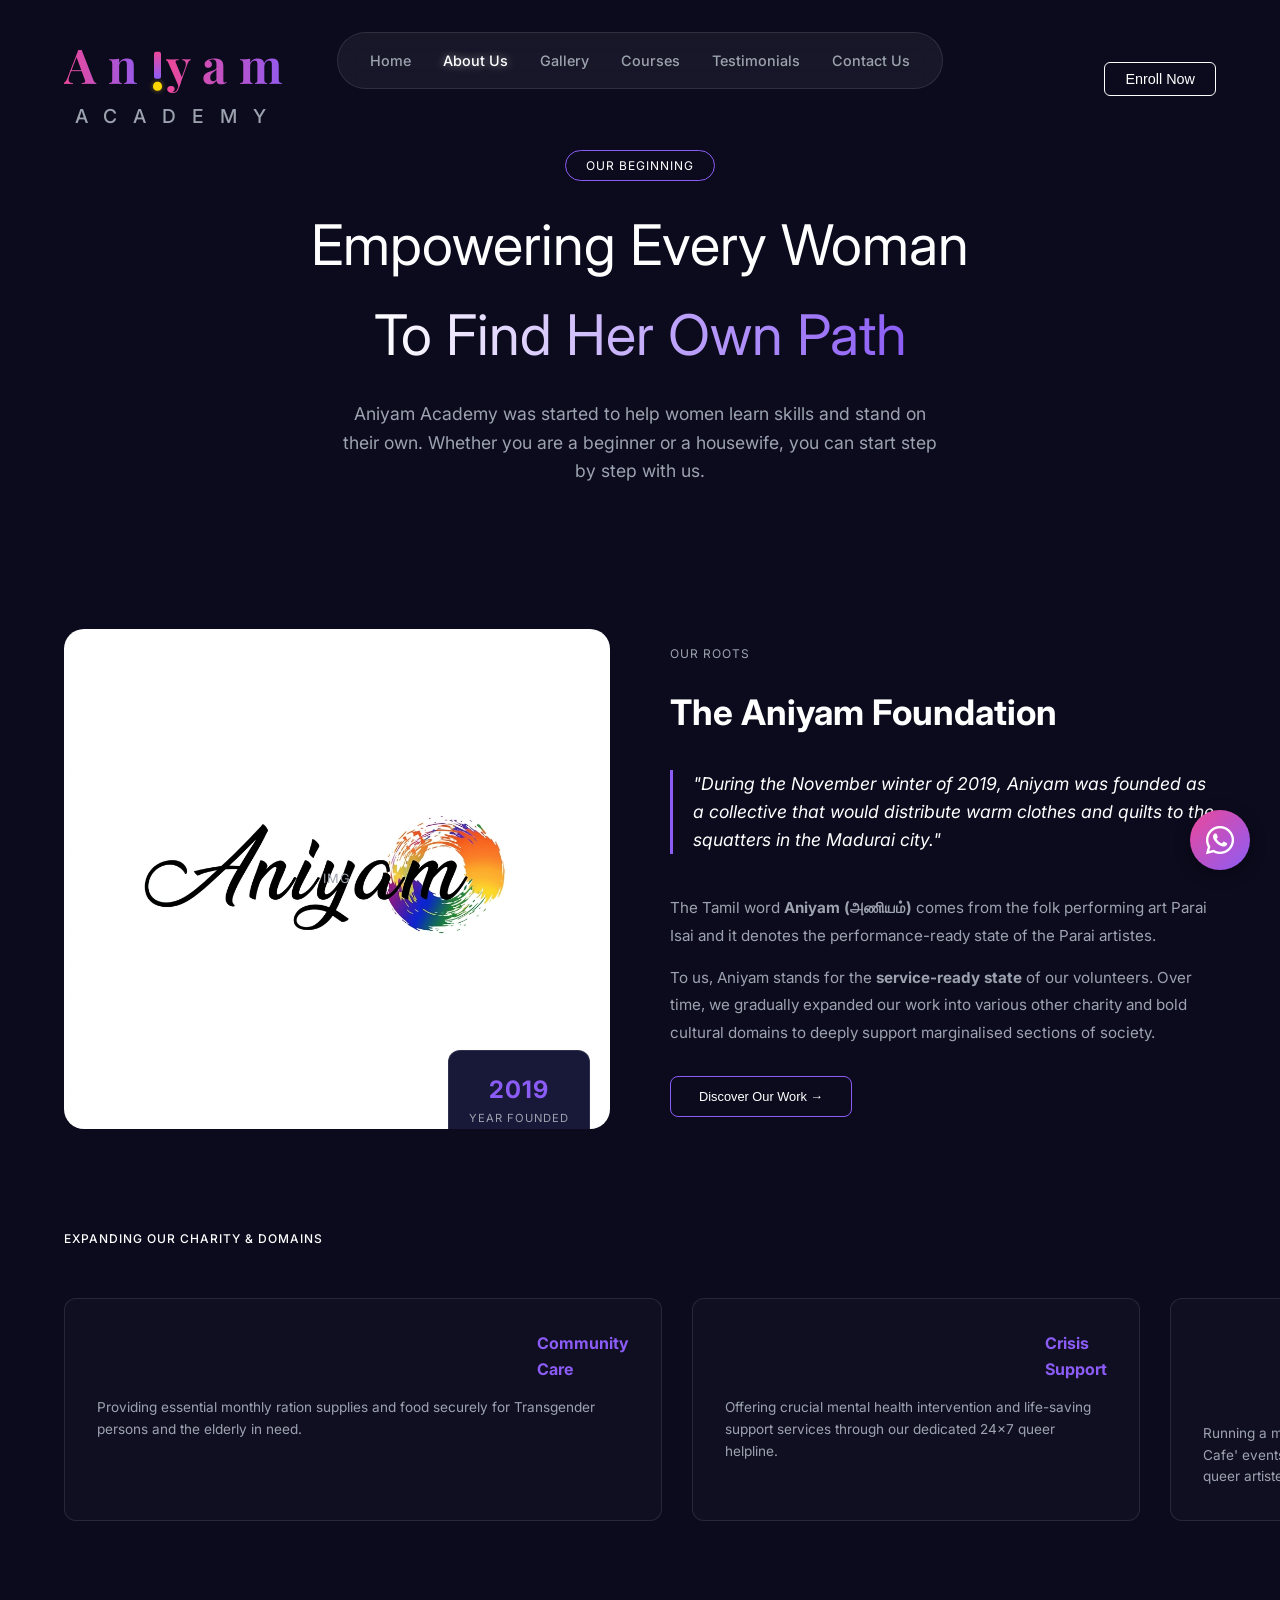
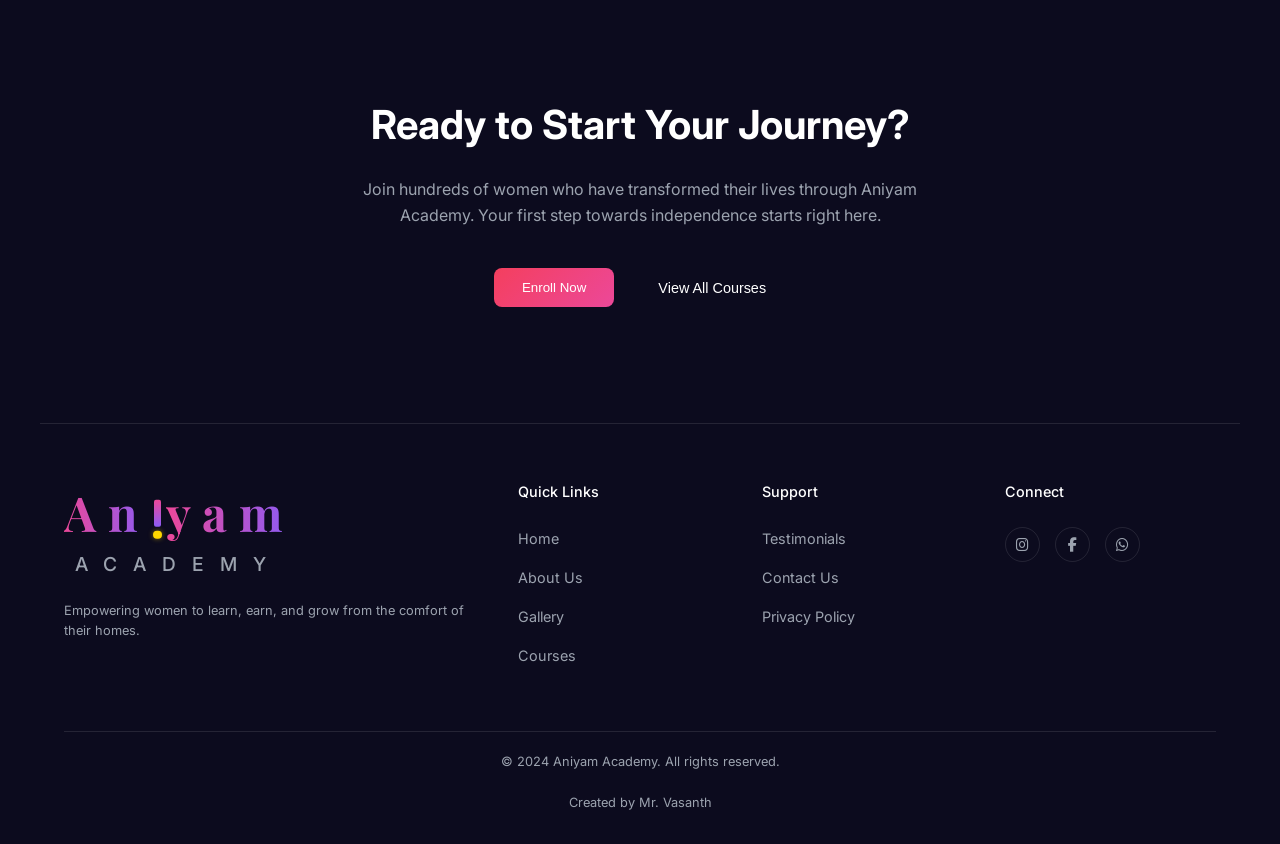
==== commit c7240cef: "nothing" ====
--- a/about.html
+++ b/about.html
@@ -91,8 +91,7 @@
     <!-- Meet The Foundation -->
     <section class="container reveal">
         <div class="founder-section">
-            <div class="img-placeholder founder-img" id="foundation-image">
-                FOUNDATION IMAGE<br><span style="font-size: 0.8rem; opacity: 0.7;">(Upload Soon)</span>
+            <div class="img-placeholder founder-img" id="foundation-image" style="background-image: url('images/foundation.png'); background-size: cover; background-position: center; border: none; pointer-events: none; user-select: none;">
                 <div class="card" style="position: absolute; bottom: -20px; right: 20px; padding: 20px; text-align: center; border-color: rgba(255,255,255,0.1);">
                     <h3 style="color: var(--accent-purple); font-size: 1.5rem;">2019</h3>
                     <p style="font-size: 0.7rem; color: var(--text-muted);">YEAR FOUNDED</p>
--- a/style.css
+++ b/style.css
@@ -17,12 +17,13 @@
   box-sizing: border-box;
 }
 
-body {
+body, html {
   font-family: 'Inter', sans-serif;
   background-color: var(--bg-color);
   color: var(--text-main);
   line-height: 1.6;
   overflow-x: hidden;
+  max-width: 100vw;
 }
 
 a {
@@ -454,19 +455,23 @@
     flex-direction: column;
     top: 90px; 
     bottom: auto; 
+    left: 50%;
     width: calc(100% - 48px); 
     justify-content: center; 
     padding: 24px;
     gap: 30px;
     opacity: 0;
     visibility: hidden;
-    transform: translateY(-20px);
+    transform: translateX(-50%) translateY(-20px);
     transition: all 0.4s ease;
+    background: var(--bg-card);
+    border: 1px solid var(--accent-purple);
+    box-shadow: 0 15px 40px rgba(0,0,0,0.8);
   }
   .floating-nav.open {
     opacity: 1;
     visibility: visible;
-    transform: translateY(0);
+    transform: translateX(-50%) translateY(0);
   }
   .nav-link { font-size: 1.2rem; display: block; text-align: center; }
   .global-header { padding: 24px; } /* more space top */
@@ -476,6 +481,9 @@
   .cta-banner { padding: 48px 24px; }
   .cta-banner h2 { font-size: 1.8rem; }
   .flex-center { flex-direction: column; gap: 16px; }
+  
+  .card, .contact-card { padding: 24px; }
+  .hero-bg::before { width: 100%; }
 }
 
 /* --- Custom Text Logo --- */
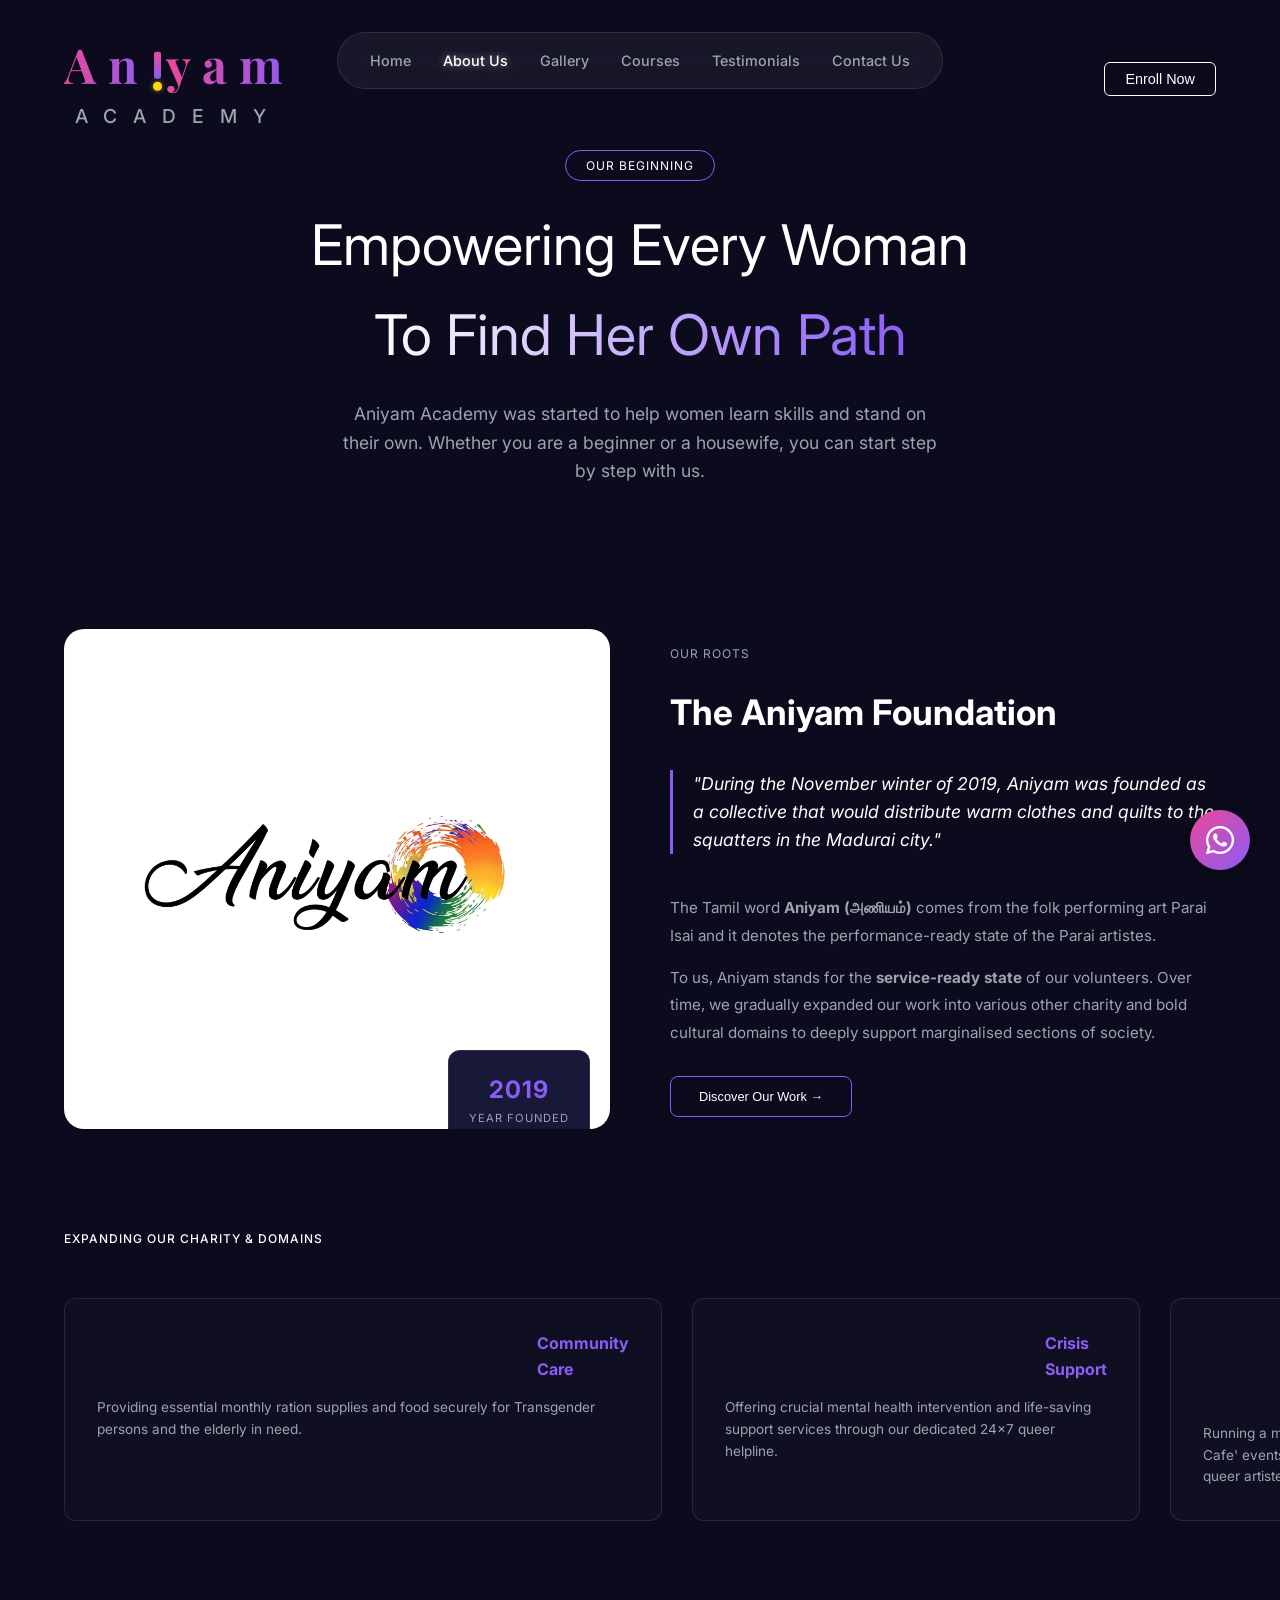
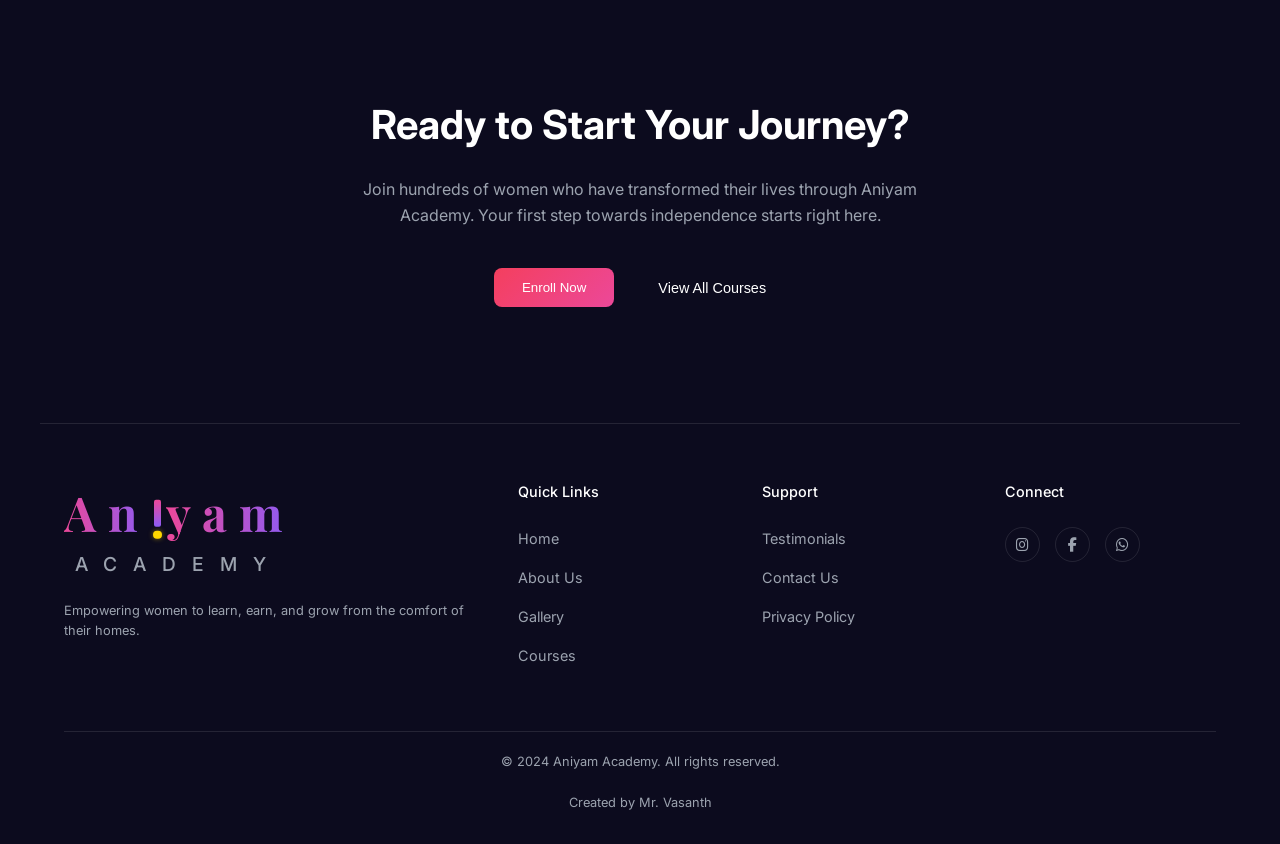
==== commit 43b3ce89: "final output" ====
--- a/about.html
+++ b/about.html
@@ -67,7 +67,7 @@
     <div class="custom-logo-bottom">Academy</div>
 </div>
         </div>
-        <button class="header-btn">Enroll Now</button>
+        <button class="header-btn" onclick="window.open('https://forms.gle/bwNUmPQLCT2G4Umm7', '_blank')">Enroll Now</button>
     </header>
 
     <nav class="floating-nav">
@@ -110,7 +110,7 @@
                     To us, Aniyam stands for the <strong>service-ready state</strong> of our volunteers. Over time, we gradually expanded our work into various other charity and bold cultural domains to deeply support marginalised sections of society.
                 </p>
 
-                <button class="btn-secondary" style="font-size: 0.8rem;">Discover Our Work &rarr;</button>
+                <button class="btn-secondary" style="font-size: 0.8rem;" onclick="window.location.href='gallery.html'">Discover Our Work &rarr;</button>
             </div>
         </div>
     </section>
@@ -142,7 +142,7 @@
             <h2 style="font-size: 2.5rem; margin-bottom: 20px;">Ready to Start Your Journey?</h2>
             <p style="color: var(--text-muted); max-width: 600px; margin: 0 auto 40px;">Join hundreds of women who have transformed their lives through Aniyam Academy. Your first step towards independence starts right here.</p>
             <div class="flex-center">
-                <button class="btn-primary">Enroll Now</button>
+                <button class="btn-primary" onclick="window.open('https://forms.gle/bwNUmPQLCT2G4Umm7', '_blank')">Enroll Now</button>
                 <button class="header-btn" style="border: none;">View All Courses</button>
             </div>
         </div>
--- a/style.css
+++ b/style.css
@@ -227,6 +227,16 @@
   position: absolute;
 }
 
+/* Hide the "img" text when a background image is present */
+.img-placeholder[style*="background-image"]::after,
+.img-placeholder[style*="linear-gradient"]::after {
+  display: none;
+}
+.img-placeholder[style*="background-image"],
+.img-placeholder[style*="linear-gradient"] {
+  color: transparent !important;
+}
+
 /* --- Utilities & Specific Components --- */
 .flex-center {
   display: flex;
@@ -449,6 +459,10 @@
 }
 
 @media (max-width: 600px) {
+  section { padding: 30px 0; }
+  .container { padding-left: 15px; padding-right: 15px; }
+  .cta-banner { padding: 30px 15px; }
+  .footer-grid { margin-bottom: 20px; gap: 30px; }
   .hero-title { font-size: 2rem; }
   .floating-nav { 
     display: flex;
@@ -475,7 +489,22 @@
   }
   .nav-link { font-size: 1.2rem; display: block; text-align: center; }
   .global-header { padding: 24px; } /* more space top */
-  .hamburger-btn { display: block; color: var(--text-main); font-size: 2rem; cursor: pointer; pointer-events: auto; }
+  .hamburger-btn { 
+    display: block; 
+    color: var(--text-main); 
+    font-size: 2rem; 
+    cursor: pointer; 
+    pointer-events: auto; 
+    position: fixed; 
+    top: 20px; 
+    right: 20px; 
+    z-index: 9999; 
+    background: rgba(12, 11, 30, 0.8); 
+    padding: 8px; 
+    border-radius: 12px; 
+    border: 1px solid var(--accent-purple);
+    backdrop-filter: blur(10px);
+  }
   .header-btn { display: none; }
   .footer-grid { grid-template-columns: 1fr; gap: 48px; }
   .cta-banner { padding: 48px 24px; }
@@ -556,3 +585,11 @@
   }
 }
 
+
+.follow-banner {
+  text-align: center;
+}
+
+.social-links-container {
+  flex-wrap: wrap;
+}
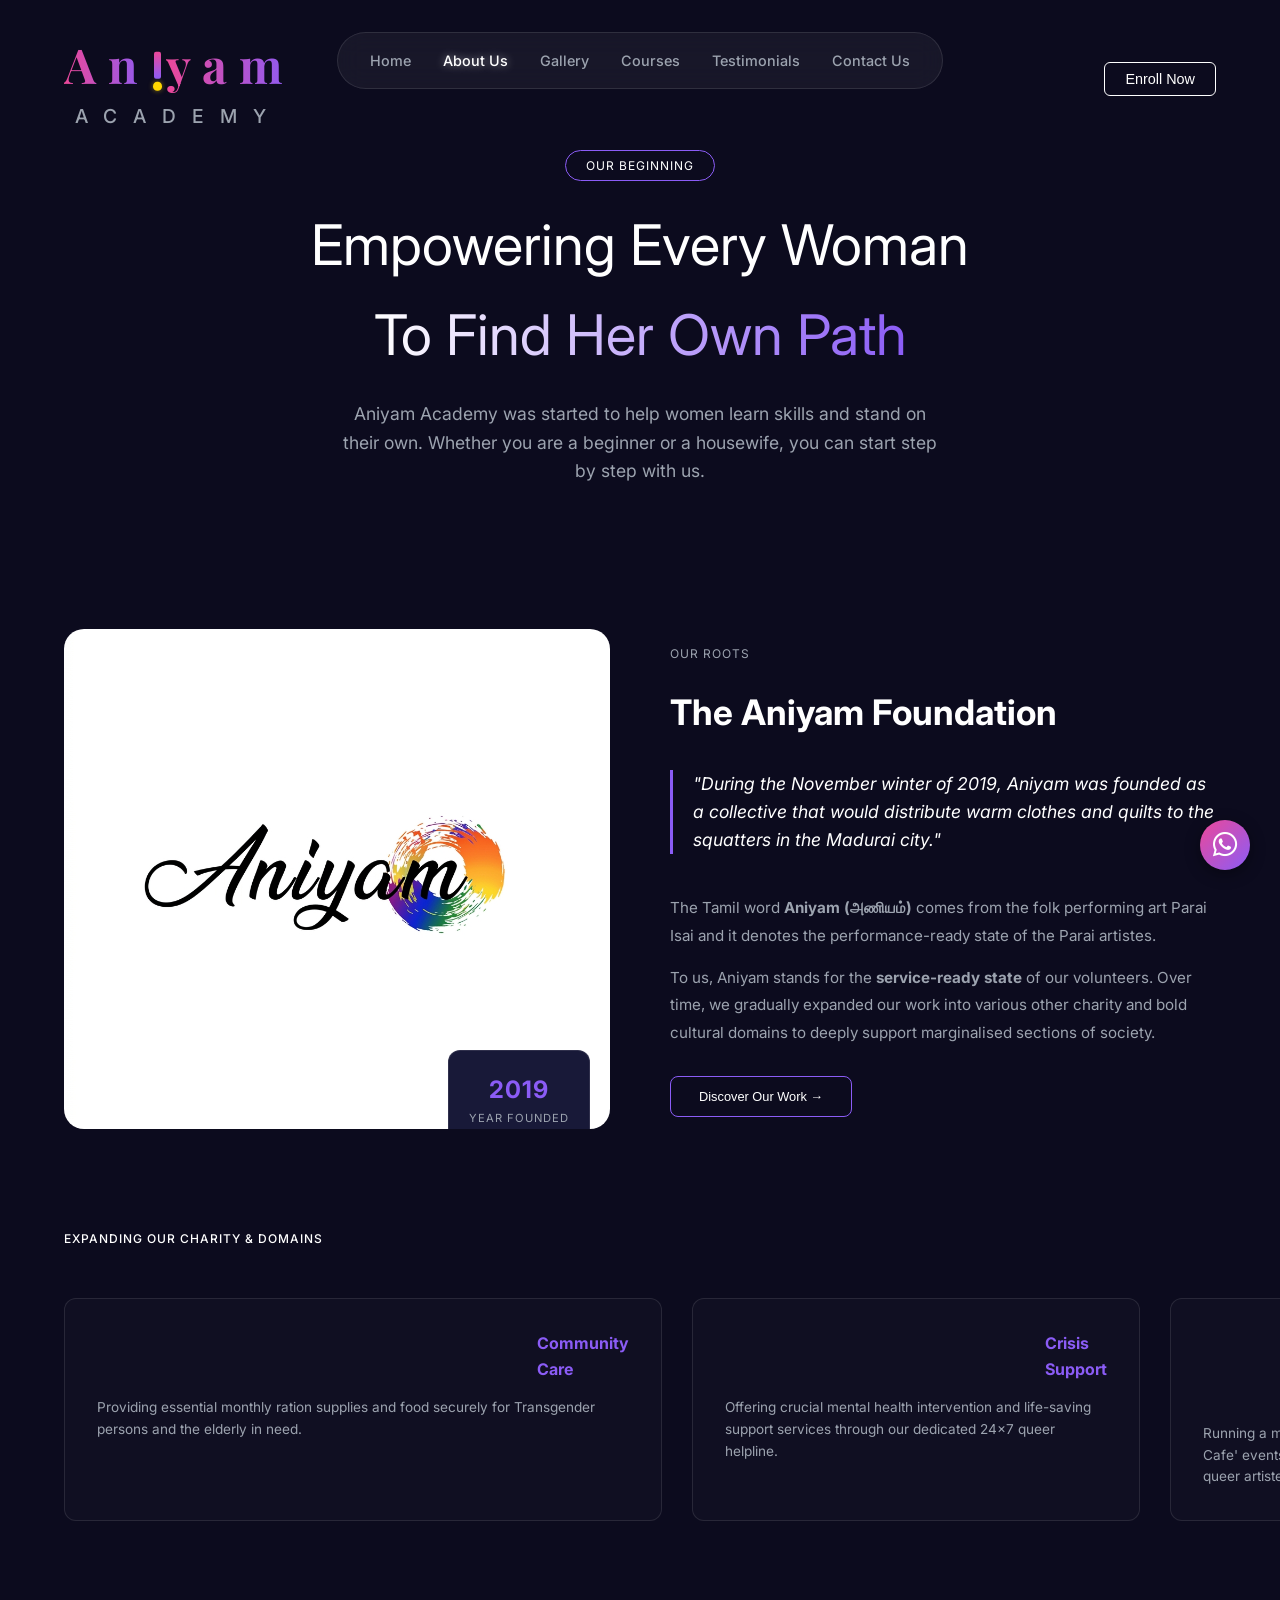
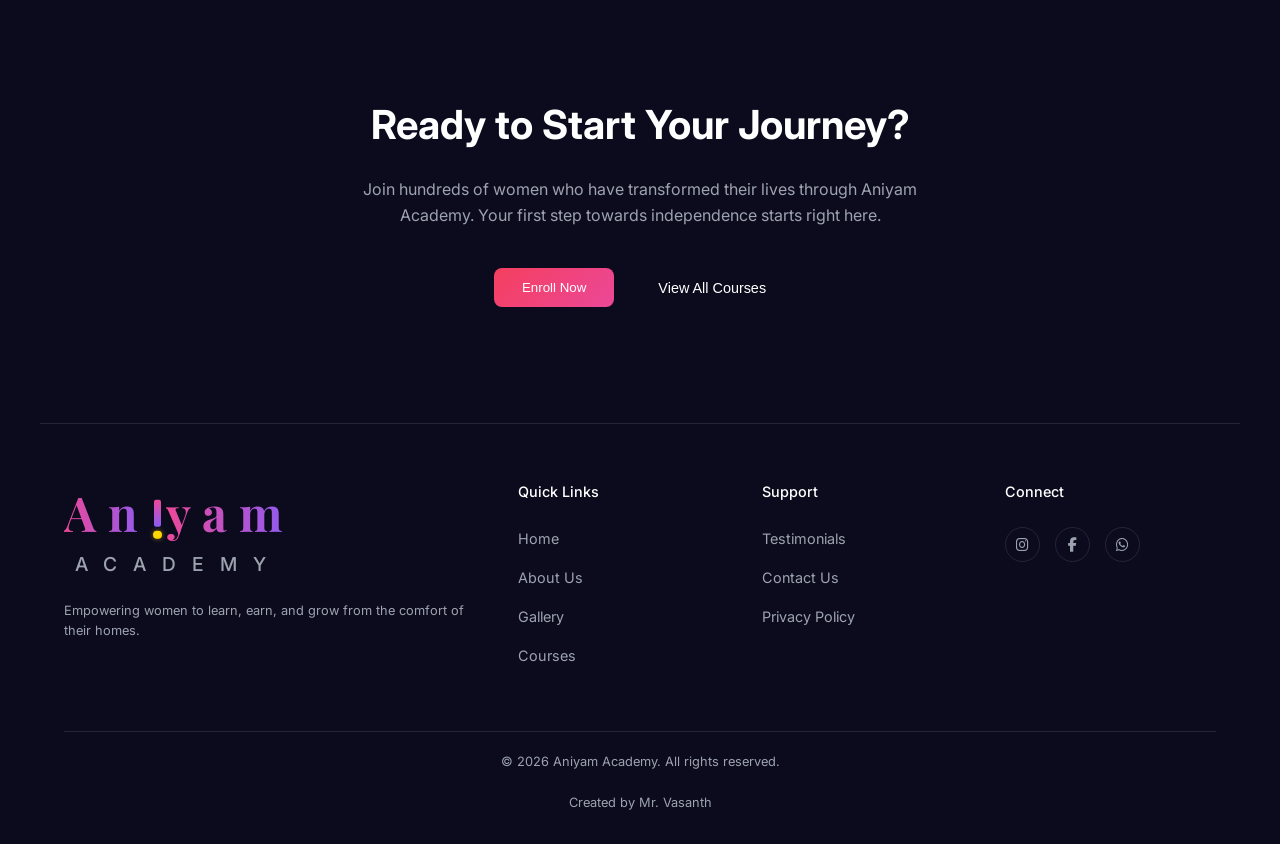
==== commit bd6b5825: "everything finsihed going to host" ====
--- a/about.html
+++ b/about.html
@@ -3,7 +3,9 @@
 <head>
     <meta charset="UTF-8">
     <meta name="viewport" content="width=device-width, initial-scale=1.0">
-    <title>About Us - Aniyam Academy</title>
+    <title>About Aniyam Academy - Our Story & Foundation in Madurai</title>
+    <meta name="description" content="Learn about the Aniyam Foundation and our mission to empower women and transgender individuals through skill-building, charity, and inclusive education.">
+    <link rel="stylesheet" href="https://cdnjs.cloudflare.com/ajax/libs/font-awesome/6.4.0/css/all.min.css">
     <link rel="stylesheet" href="style.css">
     <link href="https://fonts.googleapis.com/icon?family=Material+Icons" rel="stylesheet">
     <style>
@@ -49,6 +51,7 @@
             .values-grid { grid-template-columns: 1fr; }
         }
     </style>
+    <link rel="icon" href="data:image/svg+xml,<svg xmlns='http://www.w3.org/2000/svg' viewBox='0 0 100 100'><rect width='100' height='100' rx='20' fill='%23181938'/><text x='50%' y='75%' font-family='serif' font-size='80' font-weight='bold' fill='%23ec4899' text-anchor='middle'>A</text></svg>">
 </head>
 <body>
 
@@ -91,7 +94,7 @@
     <!-- Meet The Foundation -->
     <section class="container reveal">
         <div class="founder-section">
-            <div class="img-placeholder founder-img" id="foundation-image" style="background-image: url('images/foundation.png'); background-size: cover; background-position: center; border: none; pointer-events: none; user-select: none;">
+            <div class="img-placeholder founder-img" id="foundation-image" style="background-image: url('images/foundation.png'); background-size: cover; background-position: center; border: none; pointer-events: none; user-select: none;" role="img" aria-label="Aniyam Foundation Members">
                 <div class="card" style="position: absolute; bottom: -20px; right: 20px; padding: 20px; text-align: center; border-color: rgba(255,255,255,0.1);">
                     <h3 style="color: var(--accent-purple); font-size: 1.5rem;">2019</h3>
                     <p style="font-size: 0.7rem; color: var(--text-muted);">YEAR FOUNDED</p>
@@ -195,7 +198,7 @@
             </div>
         </div>
         <div class="footer-bottom">
-            &copy; 2024 Aniyam Academy. All rights reserved. <br><br>
+            &copy; 2026 Aniyam Academy. All rights reserved. <br><br>
             Created by Mr. Vasanth
         </div>
     </footer>
--- a/style.css
+++ b/style.css
@@ -222,20 +222,7 @@
   position: relative;
 }
 
-.img-placeholder::after {
-  content: "img";
-  position: absolute;
-}
-
-/* Hide the "img" text when a background image is present */
-.img-placeholder[style*="background-image"]::after,
-.img-placeholder[style*="linear-gradient"]::after {
-  display: none;
-}
-.img-placeholder[style*="background-image"],
-.img-placeholder[style*="linear-gradient"] {
-  color: transparent !important;
-}
+
 
 /* --- Utilities & Specific Components --- */
 .flex-center {
@@ -451,19 +438,79 @@
   margin-bottom: 8px;
 }
 
+/* --- Custom Text Logo --- */
+.custom-logo {
+  display: flex;
+  flex-direction: column;
+  align-items: center;
+  line-height: 1;
+}
+.custom-logo-top {
+  font-family: 'Playfair Display', serif;
+  font-size: 3rem;
+  font-weight: 700;
+  display: flex;
+  align-items: center;
+  letter-spacing: 12px;
+}
+.cl-text {
+  background: linear-gradient(to right, var(--accent-pink), var(--accent-purple));
+  -webkit-background-clip: text;
+  -webkit-text-fill-color: transparent;
+  color: transparent;
+  padding-bottom: 0.15em;
+  line-height: normal;
+}
+.custom-i-container {
+  display: inline-flex;
+  flex-direction: column;
+  align-items: center;
+  justify-content: center;
+  height: 1em;
+  margin: 0 4px;
+  transform: translateY(0.08em);
+}
+.custom-i-stem {
+  width: 0.15em;
+  height: 0.55em;
+  background: linear-gradient(to bottom, var(--accent-pink), var(--accent-purple));
+  border-radius: 2px;
+}
+.custom-i-dot {
+  width: 0.18em;
+  height: 0.18em;
+  background-color: #ffd700;
+  border-radius: 50%;
+  margin-top: 0.08em;
+  box-shadow: 0 0 5px rgba(255, 215, 0, 0.5);
+}
+.custom-logo-bottom {
+  font-family: 'Inter', sans-serif;
+  font-size: 1.2rem;
+  font-weight: 500;
+  color: var(--text-muted);
+  letter-spacing: 16px;
+  text-transform: uppercase;
+  margin-top: 4px;
+}
+
 /* --- Responsive --- */
-@media (max-width: 900px) {
+@media (max-width: 1198px) {
+  .floating-nav {
+    padding: 12px 20px;
+    gap: 15px;
+    white-space: nowrap;
+  }
+  .nav-link { font-size: 0.85rem; }
+  .custom-logo-top { font-size: 2.2rem; letter-spacing: 8px; }
+  .custom-logo-bottom { font-size: 0.9rem; letter-spacing: 12px; }
+}
+
+@media (max-width: 950px) {
   .hero-title { font-size: 2.5rem; }
   .footer-grid { grid-template-columns: 1fr 1fr; }
   .stats-container { flex-wrap: wrap; gap: 30px; }
-}
-
-@media (max-width: 600px) {
-  section { padding: 30px 0; }
-  .container { padding-left: 15px; padding-right: 15px; }
-  .cta-banner { padding: 30px 15px; }
-  .footer-grid { margin-bottom: 20px; gap: 30px; }
-  .hero-title { font-size: 2rem; }
+  
   .floating-nav { 
     display: flex;
     flex-direction: column;
@@ -481,6 +528,7 @@
     background: var(--bg-card);
     border: 1px solid var(--accent-purple);
     box-shadow: 0 15px 40px rgba(0,0,0,0.8);
+    white-space: normal;
   }
   .floating-nav.open {
     opacity: 1;
@@ -488,7 +536,6 @@
     transform: translateX(-50%) translateY(0);
   }
   .nav-link { font-size: 1.2rem; display: block; text-align: center; }
-  .global-header { padding: 24px; } /* more space top */
   .hamburger-btn { 
     display: block; 
     color: var(--text-main); 
@@ -506,85 +553,34 @@
     backdrop-filter: blur(10px);
   }
   .header-btn { display: none; }
-  .footer-grid { grid-template-columns: 1fr; gap: 48px; }
+  
+  .custom-logo-top {
+    font-size: 1.8rem;
+    letter-spacing: 8px;
+  }
+  .custom-logo-bottom {
+    font-size: 0.8rem;
+    letter-spacing: 10px;
+  }
+  .custom-i-container {
+    margin: 0 2px;
+  }
+}
+
+@media (max-width: 600px) {
+  section { padding: 30px 0; }
+  .container { padding-left: 15px; padding-right: 15px; }
+  .cta-banner { padding: 30px 15px; }
+  .footer-grid { grid-template-columns: 1fr; margin-bottom: 20px; gap: 48px; }
+  .hero-title { font-size: 2rem; }
+  .global-header { padding: 24px; } 
   .cta-banner { padding: 48px 24px; }
   .cta-banner h2 { font-size: 1.8rem; }
   .flex-center { flex-direction: column; gap: 16px; }
-  
   .card, .contact-card { padding: 24px; }
   .hero-bg::before { width: 100%; }
 }
 
-/* --- Custom Text Logo --- */
-.custom-logo {
-  display: flex;
-  flex-direction: column;
-  align-items: center;
-  line-height: 1;
-}
-.custom-logo-top {
-  font-family: 'Playfair Display', serif;
-  font-size: 3rem;
-  font-weight: 700;
-  display: flex;
-  align-items: center;
-  letter-spacing: 12px;
-}
-.cl-text {
-  background: linear-gradient(to right, var(--accent-pink), var(--accent-purple));
-  -webkit-background-clip: text;
-  -webkit-text-fill-color: transparent;
-  color: transparent;
-  padding-bottom: 0.15em;
-  line-height: normal;
-}
-.custom-i-container {
-  display: inline-flex;
-  flex-direction: column;
-  align-items: center;
-  justify-content: center;
-  height: 1em;
-  margin: 0 4px;
-  transform: translateY(0.08em);
-}
-.custom-i-stem {
-  width: 0.15em;
-  height: 0.55em;
-  background: linear-gradient(to bottom, var(--accent-pink), var(--accent-purple));
-  border-radius: 2px;
-}
-.custom-i-dot {
-  width: 0.18em;
-  height: 0.18em;
-  background-color: #ffd700;
-  border-radius: 50%;
-  margin-top: 0.08em;
-  box-shadow: 0 0 5px rgba(255, 215, 0, 0.5);
-}
-.custom-logo-bottom {
-  font-family: 'Inter', sans-serif;
-  font-size: 1.2rem;
-  font-weight: 500;
-  color: var(--text-muted);
-  letter-spacing: 16px;
-  text-transform: uppercase;
-  margin-top: 4px;
-}
-
-@media (max-width: 600px) {
-  .custom-logo-top {
-    font-size: 1.8rem;
-    letter-spacing: 8px;
-  }
-  .custom-logo-bottom {
-    font-size: 0.8rem;
-    letter-spacing: 10px;
-  }
-  .custom-i-container {
-    margin: 0 2px;
-  }
-}
-
 
 .follow-banner {
   text-align: center;
